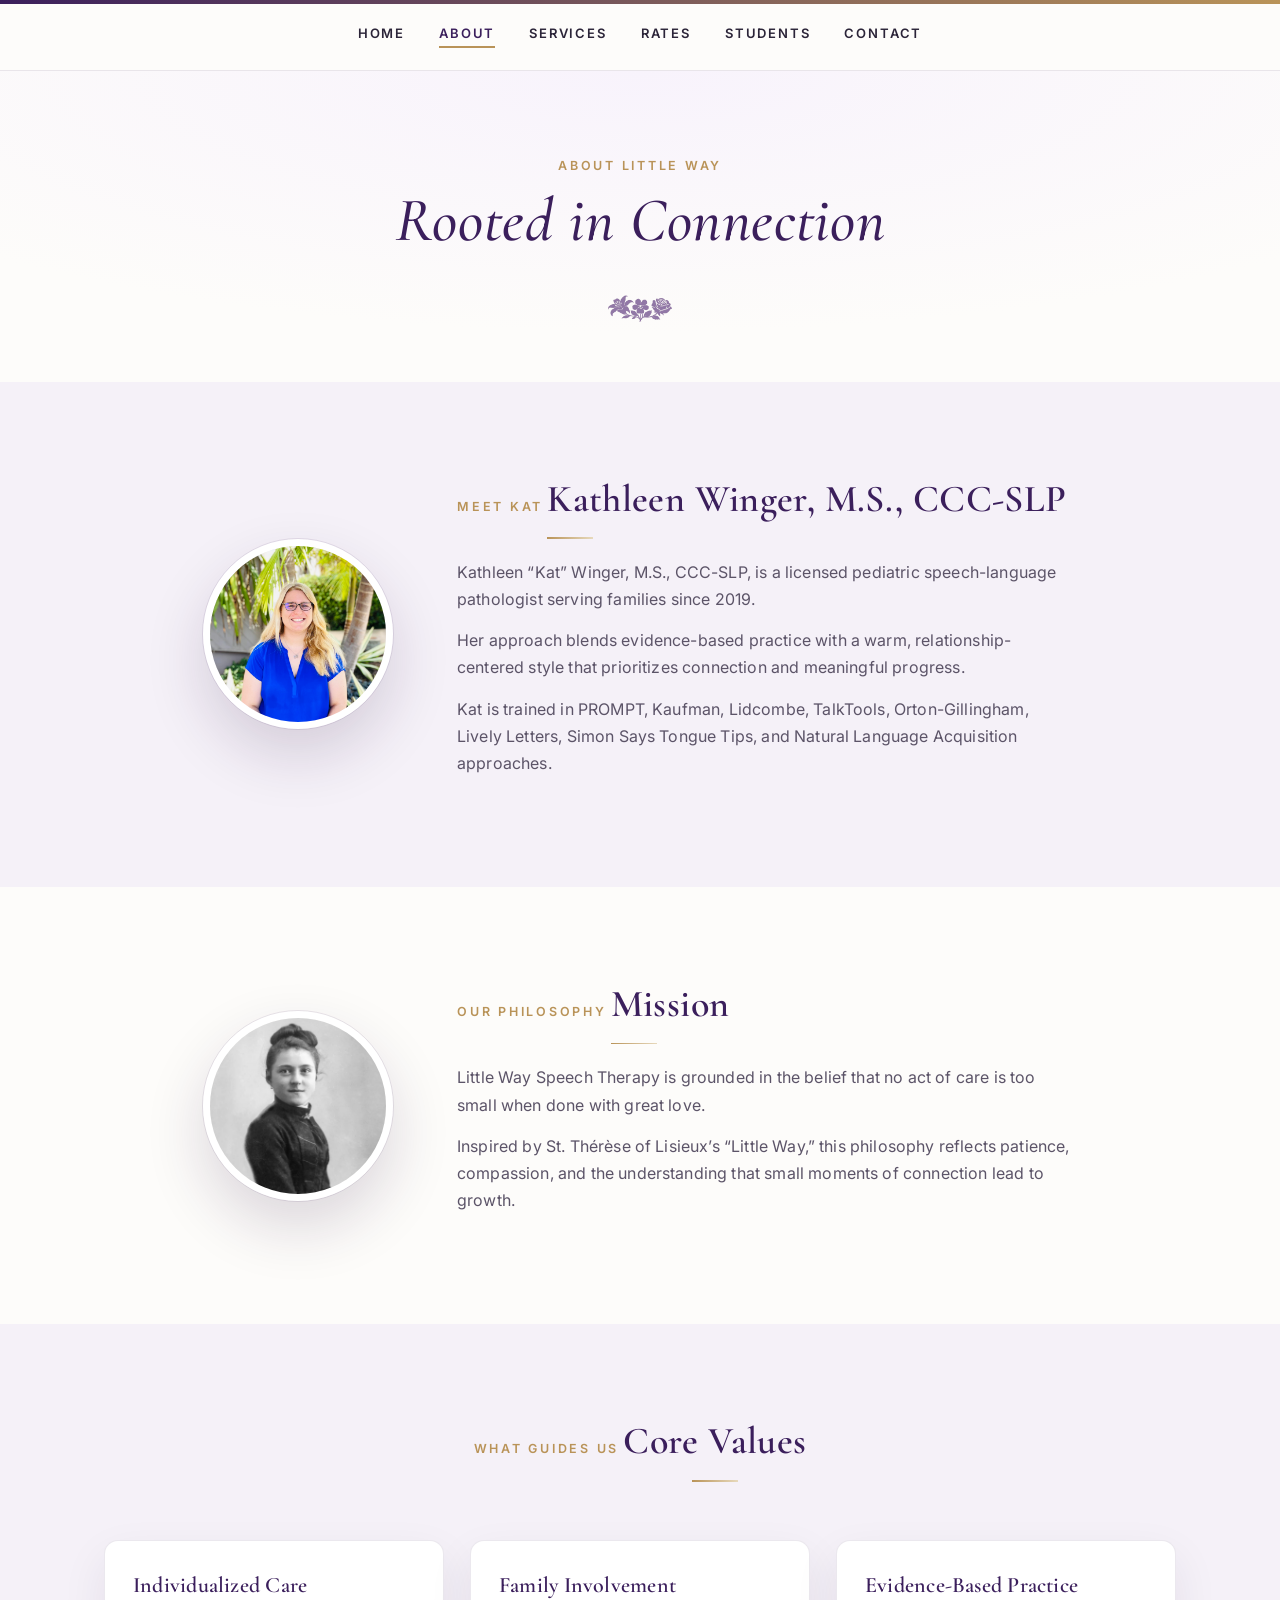
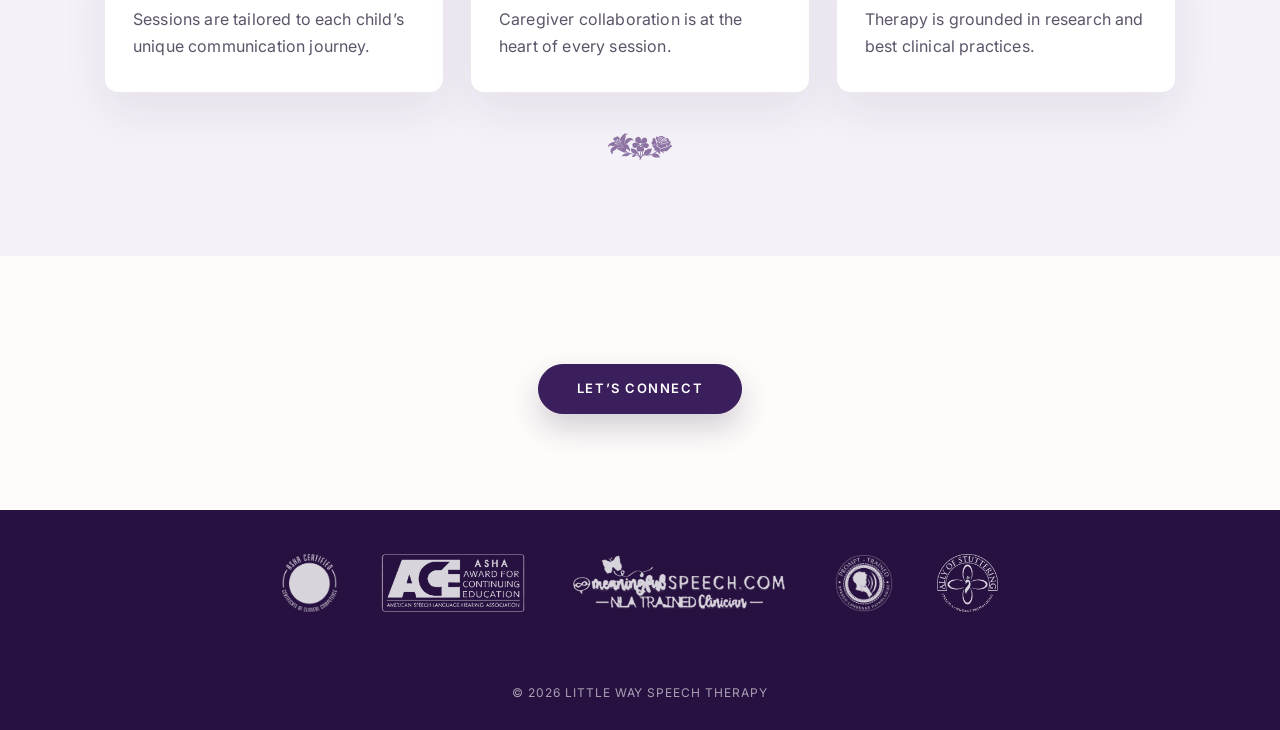
==== about.html @ 4897aeee "Update about.html for content and layout changes Refactor about.html to improve structure and conten" ====
<!DOCTYPE html>
<html lang="en">
<head>
  <meta charset="UTF-8">
  <meta name="viewport" content="width=device-width, initial-scale=1.0">
  <meta name="geo.region" content="US-CA">
  <meta name="geo.placename" content="San Diego">
  <title>About | Little Way Speech Therapy</title>
  <meta name="description" content="Learn more about Little Way Speech Therapy and Kathleen Winger, M.S., CCC-SLP, serving children and families in San Diego.">
  <link rel="stylesheet" href="style.css">
  <link rel="preconnect" href="https://fonts.googleapis.com">
  <link rel="preconnect" href="https://fonts.gstatic.com" crossorigin>
  <link href="https://fonts.googleapis.com/css2?family=Cormorant+Garamond:ital,wght@0,500;0,600;1,500;1,600&family=Inter:wght@400;500;600;700&display=swap" rel="stylesheet">
</head>
<body>
<header>
  <div class="top-accent-bar"></div>
  <nav>
    <a href="index.html">Home</a>
    <a href="about.html" class="active">About</a>
    <a href="services.html">Services</a>
    <a href="rates.html">Rates</a>
    <a href="students.html">Students</a>
    <a href="contact.html">Contact</a>
  </nav>
</header>

<main>
  <!-- INTRO -->
  <section class="section hero-soft">
    <div class="container">
      <div class="eyebrow">About Little Way</div>
      <h1>Rooted in Connection</h1>
      <img src="little-way-logo-small.png" class="small-logo" alt="Little Way Speech Therapy logo">
    </div>
  </section>

  <!-- ABOUT / BIO -->
  <section class="section">
    <div class="container bio-layout">
      <div class="bio-image-wrap">
        <img src="profile.jpg" alt="Kathleen Winger, speech therapist" class="circle-image">
      </div>
      <div class="bio-text">
        <div class="eyebrow">Meet Kat</div>
        <h2>Kathleen Winger, M.S., CCC-SLP</h2>
        <p>Kathleen &ldquo;Kat&rdquo; Winger, M.S., CCC-SLP, is a licensed pediatric speech-language pathologist serving families since 2019.</p>
        <p>Her approach blends evidence-based practice with a warm, relationship-centered style that prioritizes connection and meaningful progress.</p>
        <p>Kat is trained in PROMPT, Kaufman, Lidcombe, TalkTools, Orton-Gillingham, Lively Letters, Simon Says Tongue Tips, and Natural Language Acquisition approaches.</p>
      </div>
    </div>
  </section>

  <!-- MISSION -->
  <section class="section">
    <div class="container bio-layout reverse">
      <div class="bio-text">
        <div class="eyebrow">Our Philosophy</div>
        <h2>Mission</h2>
        <p>Little Way Speech Therapy is grounded in the belief that no act of care is too small when done with great love.</p>
        <p>Inspired by St. Th&eacute;r&egrave;se of Lisieux&rsquo;s &ldquo;Little Way,&rdquo; this philosophy reflects patience, compassion, and the understanding that small moments of connection lead to growth.</p>
      </div>
      <div class="bio-image-wrap">
        <img src="St_Therese.jpg" alt="St. Th&eacute;r&egrave;se of Lisieux" class="circle-image">
      </div>
    </div>
  </section>

  <section class="section">
    <div class="container">
      <div class="section-head">
        <div class="eyebrow">What Guides Us</div>
        <h2>Core Values</h2>
      </div>
      <div class="cards">
        <div class="card">
          <h3>Individualized Care</h3>
          <p>Sessions are tailored to each child&rsquo;s unique communication journey.</p>
        </div>
        <div class="card">
          <h3>Family Involvement</h3>
          <p>Caregiver collaboration is at the heart of every session.</p>
        </div>
        <div class="card">
          <h3>Evidence-Based Practice</h3>
          <p>Therapy is grounded in research and best clinical practices.</p>
        </div>
      </div>
      <img src="little-way-logo-small.png" class="small-logo" alt="Little Way Speech Therapy logo">
    </div>
  </section>

  <section class="section">
    <div class="container">
      <a href="contact.html" class="cta-button">Let&rsquo;s Connect</a>
    </div>
  </section>
</main>

<div class="badge-footer">
  <img src="ASHA-logo-black.png" alt="ASHA CCC">
  <img src="ACE.png" alt="ACE Award">
  <img src="meaningful-speech.png" alt="Meaningful Speech NLA">
  <img src="prompt.png" alt="Prompt Trained SLP">
  <img src="ally.png" alt="Ally of Stuttering">
</div>

<footer>
  &copy; <span id="year"></span> Little Way Speech Therapy
</footer>

<script>
  document.getElementById("year").textContent = new Date().getFullYear();
</script>
</body>
</html>
---- style.css ----
/* =========================================
   LITTLE WAY SPEECH THERAPY
   Elevated Boutique — refined stylesheet
   ========================================= */

:root {
  /* Color */
  --primary: #3B1F5C;        /* deep aubergine */
  --primary-deep: #271140;   /* near-black plum, for depth/hover */
  --secondary: #6E4FA0;      /* muted violet */
  --accent: #B99358;         /* warm antique gold — used sparingly */
  --accent-soft: #E7D9BC;    /* pale gold, for hairlines/glow */
  --ink: #2B2438;
  --ink-soft: #5C5468;
  --bg: #FDFCFA;             /* warm off-white */
  --bg-soft: #F5F1F8;
  --bg-deep: #EFE8F5;
  --border: rgba(59,31,92,0.10);

  /* Shape & shadow */
  --radius: 22px;
  --radius-sm: 14px;
  --shadow-soft: 0 18px 45px rgba(43,20,65,0.08);
  --shadow-lift: 0 26px 60px rgba(43,20,65,0.16);

  /* Spacing */
  --space-xs: 6px;
  --space-sm: 12px;
  --space-md: 20px;
  --space-lg: 32px;
}

/* =========================
   RESET / BASE
========================= */
* { box-sizing: border-box; }

body {
  margin: 0;
  font-family: 'Inter', sans-serif;
  color: var(--ink);
  background: var(--bg);
  line-height: 1.2;
  font-size: clamp(16px, 1.05vw, 18px);
  font-weight: 400;
  letter-spacing: 0.01em;
  -webkit-font-smoothing: antialiased;
}

h1, h2, h3 {
  font-family: 'Cormorant Garamond', serif;
  margin: 0 0 10px 0;
  font-weight: 600;
  line-height: 1.15;
  letter-spacing: 0.01em;
  color: var(--primary);
}

h1 {
  font-size: clamp(40px, 5.2vw, 62px);
  font-style: italic;
  font-weight: 500;
  line-height: 1.1;
  margin-bottom: 14px;
}

h2 {
  font-size: clamp(28px, 3.2vw, 38px);
}

h3 {
  font-size: clamp(19px, 2vw, 22px);
  font-weight: 600;
}

h1 .sub-line {
  display: block;
  font-family: 'Inter', sans-serif;
  font-style: normal;
  font-size: 0.36em;
  font-weight: 500;
  letter-spacing: 0.18em;
  text-transform: uppercase;
  color: var(--secondary);
  margin: 14px 0 0;
}

p {
  margin: 0 0 14px;
  line-height: 1.7;
  color: var(--ink-soft);
}

a { color: inherit; }

img { max-width: 100%; height: auto; }

/* =========================
   SIGNATURE: EYEBROW + HAIRLINE
========================= */
.eyebrow {
  display: inline-block;
  font-family: 'Inter', sans-serif;
  font-size: 12.5px;
  font-weight: 600;
  letter-spacing: 0.22em;
  text-transform: uppercase;
  color: var(--accent);
  margin-bottom: 14px;
}

.divider-gold {
  width: 46px;
  height: 1.5px;
  background: linear-gradient(to right, var(--accent), var(--accent-soft));
  margin: 16px auto 0;
  border: none;
}

.section .section-head {
  margin-bottom: clamp(28px, 4vw, 44px);
}

.section h2 {
  position: relative;
  display: inline-block;
  padding-bottom: 4px;
}

.section h2::after {
  content: "";
  width: 46px;
  height: 1.5px;
  background: linear-gradient(to right, var(--accent), var(--accent-soft));
  display: block;
  margin: 16px auto 0;
}

/* =========================
   LAYOUT
========================= */
.container {
  max-width: 1120px;
  margin: 0 auto;
  padding: 0 24px;
}

.section {
  margin: 0 auto;
  padding: clamp(56px, 8vw, 96px) 15px;
  text-align: center;
  background: var(--bg);
}

.section p {
  max-width: 640px;
  margin-left: auto;
  margin-right: auto;
}

.section p + p { margin-top: 2px; }

.section:nth-of-type(even) {
  background: var(--bg-soft);
}

.purple-text {
  color: var(--secondary);
  font-size: 19px;
  font-weight: 500;
  font-family: 'Cormorant Garamond', serif;
  font-style: italic;
  max-width: 560px;
}

/* =========================
   TOP ACCENT + NAV
========================= */
.top-accent-bar {
  height: 4px;
  background: linear-gradient(to right, var(--primary), var(--accent));
}

header {
  background: var(--bg);
  border-bottom: 1px solid var(--border);
}

nav {
  display: flex;
  justify-content: center;
  gap: clamp(18px, 3vw, 34px);
  padding: 22px 30px;
  flex-wrap: wrap;
}

nav a {
  text-decoration: none;
  color: var(--ink);
  font-size: 13px;
  font-weight: 600;
  letter-spacing: 0.14em;
  text-transform: uppercase;
  position: relative;
  padding-bottom: 6px;
  transition: color 0.25s ease;
}

nav a:hover { color: var(--primary); }

nav a.active { color: var(--primary); }

nav a.active::after,
nav a:hover::after {
  content: "";
  position: absolute;
  left: 0;
  bottom: 0;
  width: 100%;
  height: 1.5px;
  background: var(--accent);
}

/* =========================
   HERO
========================= */
.hero,
.hero-soft {
  background: radial-gradient(120% 140% at 50% 0%, #F8F3FC 0%, var(--bg) 60%);
  padding: clamp(48px, 7vw, 84px) 16px clamp(40px, 5vw, 60px);
}

.hero-soft { border-radius: 0; margin-top: 0; }

.hero-soft > *:first-child { margin-top: 0; }

.hero-content {
  max-width: 720px;
  margin: 0 auto;
  text-align: center;
  display: flex;
  flex-direction: column;
  align-items: center;
}

.brand-title {
  font-family: 'Cormorant Garamond', serif;
  font-style: italic;
  font-weight: 500;
  font-size: clamp(44px, 6vw, 68px);
  color: var(--primary);
  line-height: 1.08;
}

.tagline {
  font-family: 'Inter', sans-serif;
  font-size: 13px;
  font-weight: 600;
  letter-spacing: 0.2em;
  text-transform: uppercase;
  color: var(--accent);
  margin: 16px 0 6px;
}

.hero-subtitle {
  font-family: 'Cormorant Garamond', serif;
  font-style: italic;
  font-size: clamp(20px, 2.4vw, 26px);
  color: var(--secondary);
  font-weight: 500;
  margin-bottom: 22px;
}

.logo {
  width: 92px;
  display: block;
  margin: 0 auto 28px auto;
  opacity: 0.92;
}

.small-logo {
  width: 64px;
  display: block;
  margin: 40px auto 0;
  opacity: 0.55;
}

/* =========================
   BUTTONS
========================= */
.cta-button {
  display: inline-block;
  background: var(--primary);
  color: #ffffff;
  font-family: 'Inter', sans-serif;
  font-size: 13px;
  font-weight: 600;
  letter-spacing: 0.12em;
  text-transform: uppercase;
  text-decoration: none;
  padding: 16px clamp(28px, 3vw, 38px);
  border-radius: 999px;
  border: 1px solid var(--primary);
  box-shadow: 0 14px 30px rgba(43,20,65,0.20);
  transition: all 0.3s ease;
  cursor: pointer;
  margin-top: 12px;
}

.cta-button:hover {
  background: var(--primary-deep);
  border-color: var(--primary-deep);
  transform: translateY(-2px);
  box-shadow: 0 18px 38px rgba(43,20,65,0.26);
}

/* =========================
   CARDS
========================= */
.cards {
  display: grid;
  grid-template-columns: repeat(auto-fit, minmax(270px, 1fr));
  gap: clamp(18px, 2.5vw, 26px);
  margin-top: clamp(20px, 3vw, 32px);
  text-align: left;
}

.card {
  background: #ffffff;
  padding: clamp(26px, 3vw, 32px) clamp(24px, 2.5vw, 28px);
  border-radius: var(--radius-sm);
  box-shadow: var(--shadow-soft);
  border: 1px solid var(--border);
  transition: all 0.3s ease;
}

.card:hover {
  transform: translateY(-5px);
  box-shadow: var(--shadow-lift);
  border-color: var(--accent-soft);
}

.card h3 { margin-bottom: 8px; }
.card p { margin-bottom: 0; max-width: none; }

/* =========================
   IMAGES
========================= */
.circle-image {
  width: 240px;
  height: 240px;
  object-fit: cover;
  border-radius: 50%;
  display: block;
  margin: 20px auto;
  box-shadow: var(--shadow-lift);
  border: 7px solid #ffffff;
  outline: 1px solid var(--border);
}

.section .circle-image {
  width: 190px;
  height: 190px;
}

.badge-footer {
  display: flex;
  justify-content: center;
  align-items: center;
  gap: clamp(24px, 4vw, 44px);
  flex-wrap: wrap;
  padding: 44px 20px;
  background: var(--primary-deep);
}

.badge-footer img {
  max-height: 58px;
  width: auto;
  object-fit: contain;
  filter: brightness(0) invert(1);
  opacity: 0.82;
  transition: opacity 0.25s ease;
}

.badge-footer img:hover { opacity: 1; }

/* =========================
   TRUST BAR
========================= */
.trust-bar {
  text-align: center;
  margin-bottom: 6px;
  padding: 0 0 40px;
}

.stars {
  color: var(--accent);
  font-size: 1.05rem;
  letter-spacing: 4px;
  margin-bottom: 8px;
}

.trust-text {
  font-size: 12.5px;
  font-weight: 600;
  letter-spacing: 0.14em;
  text-transform: uppercase;
  color: var(--ink-soft);
}

/* =========================
   TESTIMONIALS
========================= */
.testimonial-wrapper {
  background: var(--primary);
  padding: clamp(64px, 8vw, 96px) 20px;
}

.testimonial-section {
  position: relative;
  max-width: 720px;
  margin: auto;
  text-align: center;
  min-height: 190px;
}

.testimonial {
  position: absolute;
  inset: 0;
  opacity: 0;
  transform: translateY(10px);
  transition: opacity 0.8s ease, transform 0.8s ease;
}

.testimonial.active {
  opacity: 1;
  transform: translateY(0);
  position: relative;
}

.testimonial p {
  font-family: 'Cormorant Garamond', serif;
  font-size: clamp(1.3rem, 2.2vw, 1.6rem);
  font-style: italic;
  line-height: 1.55;
  color: #ffffff;
  margin-bottom: 18px;
  position: relative;
  z-index: 1;
  padding: 0 10px;
  font-weight: 500;
}

.testimonial p::before {
  content: "\201C";
  position: absolute;
  top: -34px;
  left: 50%;
  transform: translateX(-50%);
  font-family: 'Cormorant Garamond', serif;
  font-size: 100px;
  color: var(--accent);
  opacity: 0.3;
  z-index: 0;
  pointer-events: none;
}

.testimonial span {
  display: block;
  font-family: 'Inter', sans-serif;
  font-size: 12px;
  font-weight: 600;
  letter-spacing: 0.08em;
  text-transform: uppercase;
  color: var(--accent-soft);
}

.testimonial-dots {
  margin-top: 32px;
  display: flex;
  justify-content: center;
  gap: 10px;
}

.dot {
  height: 7px;
  width: 7px;
  background-color: rgba(255,255,255,0.3);
  border-radius: 50%;
  cursor: pointer;
  transition: background-color 0.3s ease, transform 0.2s ease, width 0.3s ease;
}

.dot.active {
  background-color: var(--accent);
  width: 20px;
  border-radius: 4px;
}

.dot:hover { background-color: rgba(255,255,255,0.55); }

/* =========================
   QUOTE CARD
========================= */
.quote-card {
  background: #ffffff;
  padding: clamp(32px, 4vw, 44px) clamp(28px, 4vw, 40px);
  border-radius: var(--radius);
  max-width: 640px;
  margin: 0 auto;
  border: 1px solid var(--border);
  box-shadow: var(--shadow-soft);
}

.quote {
  font-family: 'Cormorant Garamond', serif;
  color: var(--primary);
  font-weight: 500;
  font-style: italic;
  margin-bottom: 10px;
  font-size: clamp(21px, 2.4vw, 25px);
  line-height: 1.55;
}

.quote-author {
  margin-top: 8px;
  font-size: 11.5px;
  font-weight: 600;
  letter-spacing: 0.14em;
  text-transform: uppercase;
  color: var(--accent);
  opacity: 1;
}

/* =========================
   BIO LAYOUT
========================= */
.bio-layout {
  display: flex;
  align-items: center;
  justify-content: center;
  gap: clamp(32px, 5vw, 64px);
  flex-wrap: nowrap;
}

.bio-text {
  flex: 1;
  max-width: 620px;
  width: 100%;
  text-align: left;
  margin: 0;
}

.bio-text h2 {
  margin-top: 0;
  margin-bottom: 16px;
}

.bio-text h2::after { margin-left: 0; }

.bio-image-wrap {
  display: flex;
  justify-content: center;
  align-items: center;
  flex-shrink: 0;
}

.bio-image-wrap .circle-image { margin: 0; }

.bio-layout.reverse { flex-direction: row-reverse; }

/* =========================
   INFO CARDS (rates page)
========================= */
.info-card {
  background: #ffffff;
  padding: clamp(28px, 3.5vw, 40px);
  border-radius: var(--radius);
  border: 1px solid var(--border);
  box-shadow: var(--shadow-soft);
  max-width: 720px;
  margin: 0 auto;
  text-align: left;
}

.info-card h2 {
  text-align: left;
}

.info-card h2::after { display: none; }

.info-card p { max-width: none; }
.info-card p:last-child { margin-bottom: 0; }

/* =========================
   RATES — menu-style list
========================= */
.rate-reassurance {
  max-width: 560px;
  font-style: italic;
  font-family: 'Cormorant Garamond', serif;
  font-size: 18px;
  color: var(--secondary);
}

.rates-vertical {
  max-width: 620px;
  margin: 36px auto 0;
  display: flex;
  flex-direction: column;
  gap: 4px;
  text-align: left;
}

.rate-item {
  background: transparent;
  border-radius: 0;
  padding: 20px 6px;
  box-shadow: none;
  display: flex;
  justify-content: space-between;
  align-items: baseline;
  gap: 18px;
  text-decoration: none;
  color: inherit;
  border-bottom: 1px solid var(--border);
  transition: all 0.25s ease;
}

.rate-item:first-child { padding-top: 4px; }

.rate-item:hover {
  transform: none;
  background: var(--bg-soft);
  padding-left: 14px;
  padding-right: 14px;
}

.rate-text { text-align: left; max-width: 100%; }

.rate-title {
  font-family: 'Cormorant Garamond', serif;
  font-weight: 600;
  font-size: 21px;
  color: var(--primary);
  margin-bottom: 3px;
}

.rate-sub {
  font-size: 13px;
  color: var(--ink-soft);
  letter-spacing: 0.03em;
}

.rate-price {
  font-family: 'Cormorant Garamond', serif;
  font-size: 26px;
  font-weight: 600;
  color: var(--accent);
  white-space: nowrap;
}

.rate-note-box {
  background: var(--bg-soft);
  border: 1px solid var(--border);
  border-left: 3px solid var(--accent);
  border-radius: var(--radius-sm);
  padding: 20px 24px;
  margin: 10px 0 8px;
  max-width: 620px;
  text-align: left !important;
  width: 100%;
  box-sizing: border-box;
}

.rate-note-box p {
  margin: 0;
  font-size: 0.95em;
  line-height: 1.6;
  color: var(--ink-soft);
  text-align: left;
  max-width: none;
}

.rate-note-box strong { color: var(--primary); }

/* =========================
   INLINE LINKS
========================= */
.inline-link {
  color: var(--primary);
  text-decoration: underline;
  text-underline-offset: 3px;
}

.inline-link:hover { opacity: 0.75; }

/* =========================
   PARTNER (students page)
========================= */
.partner-feature {
  margin: 0 auto;
  padding: clamp(48px, 6vw, 72px) 15px 8px;
  text-align: center;
}

.partner-block {
  max-width: 460px;
  text-align: center;
  margin: 0 auto;
}

.partner-intro {
  font-family: 'Inter', sans-serif;
  font-size: 12.5px;
  font-weight: 600;
  letter-spacing: 0.2em;
  text-transform: uppercase;
  color: var(--accent);
  margin-bottom: 18px;
}

.partner-logo {
  width: 420px;
  max-width: 100%;
  height: auto;
  display: block;
  margin: 0 auto 18px;
  transition: transform 0.3s ease;
}

.partner-logo:hover { transform: scale(1.02); }

.location-text {
  font-family: 'Cormorant Garamond', serif;
  font-style: italic;
  font-size: 18px;
  color: var(--ink-soft);
  margin-top: 4px;
}

/* =========================
   FOOTER
========================= */
footer {
  text-align: center;
  padding: 30px 15px;
  font-size: 12px;
  letter-spacing: 0.08em;
  text-transform: uppercase;
  color: rgba(255,255,255,0.6);
  background: var(--primary-deep);
}

/* =========================
   CONTACT FORM
========================= */
.contact-card { max-width: 640px; margin: 0 auto; }

.service-banner {
  display: none;
  margin-bottom: 16px;
  padding: 14px 18px;
  border-radius: var(--radius-sm);
  background: var(--bg-soft);
  border: 1px solid var(--border);
  font-weight: 600;
  font-size: 14px;
  text-align: center;
  color: var(--primary);
}

.contact-form {
  width: 100%;
  max-width: 600px;
  margin: 32px auto 0;
  padding: clamp(28px, 4vw, 40px);
  background: #ffffff;
  border-radius: var(--radius);
  border: 1px solid var(--border);
  box-shadow: var(--shadow-soft);
  display: flex;
  flex-direction: column;
  gap: 16px;
  text-align: left;
}

.contact-form label {
  font-size: 12px;
  font-weight: 600;
  letter-spacing: 0.1em;
  text-transform: uppercase;
  color: var(--ink-soft);
  margin-bottom: -6px;
  text-align: left;
}

.contact-form input,
.contact-form textarea,
.contact-form select,
.contact-form button {
  width: 100%;
  display: block;
  border: 1px solid var(--border);
  border-radius: var(--radius-sm);
  background: var(--bg-soft);
  transition: all 0.2s ease;
  font-family: inherit;
  color: var(--ink);
}

.contact-form input:focus,
.contact-form textarea:focus,
.contact-form select:focus {
  outline: none;
  border-color: var(--accent);
  background: #ffffff;
  box-shadow: 0 0 0 3px rgba(185,147,88,0.15);
}

.contact-form input,
.contact-form select {
  padding: 14px 16px;
  font-size: 15px;
}

.contact-form textarea {
  padding: 14px 16px;
  font-size: 15px;
  min-height: 140px;
  resize: vertical;
}

.contact-form button {
  margin-top: 4px;
  padding: 15px;
  border: 1px solid var(--primary);
  border-radius: 999px;
  background: var(--primary);
  color: white;
  font-size: 13px;
  font-weight: 600;
  letter-spacing: 0.12em;
  text-transform: uppercase;
  cursor: pointer;
  transition: all 0.25s ease;
}

.contact-form button:hover {
  background: var(--primary-deep);
  border-color: var(--primary-deep);
  transform: translateY(-2px);
  box-shadow: 0 14px 28px rgba(43,20,65,0.22);
}

.contact-note {
  font-size: 12px;
  color: var(--ink-soft);
  opacity: 0.75;
  margin: -4px 0 0;
}

.thank-you-message {
  display: none;
  margin-top: 18px;
  padding: 14px 18px;
  border-radius: var(--radius-sm);
  background: var(--bg-soft);
  border: 1px solid var(--accent-soft);
  color: var(--primary);
  font-weight: 600;
  font-size: 14px;
  text-align: center;
}

/* =========================
   MOBILE
========================= */
@media (max-width: 768px) {
  .cards { grid-template-columns: 1fr; }

  .circle-image { width: 160px; height: 160px; }

  .bio-layout {
    flex-direction: column;
    flex-wrap: wrap;
    text-align: center;
  }

  .bio-text { text-align: center; }
  .bio-text h2::after { margin: 16px auto 0; }

  .bio-image-wrap { margin-bottom: 24px; }

  .info-card { text-align: left; }

  .rate-item { align-items: center; }
  .rate-title { font-size: 19px; }
  .rate-price { font-size: 22px; }

  .badge-footer { gap: 24px; padding: 34px 16px; }
  .badge-footer img { max-height: 42px; }

  .testimonial-wrapper { padding: 48px 16px; }
}

@media (prefers-reduced-motion: reduce) {
  * { transition: none !important; animation: none !important; }
}
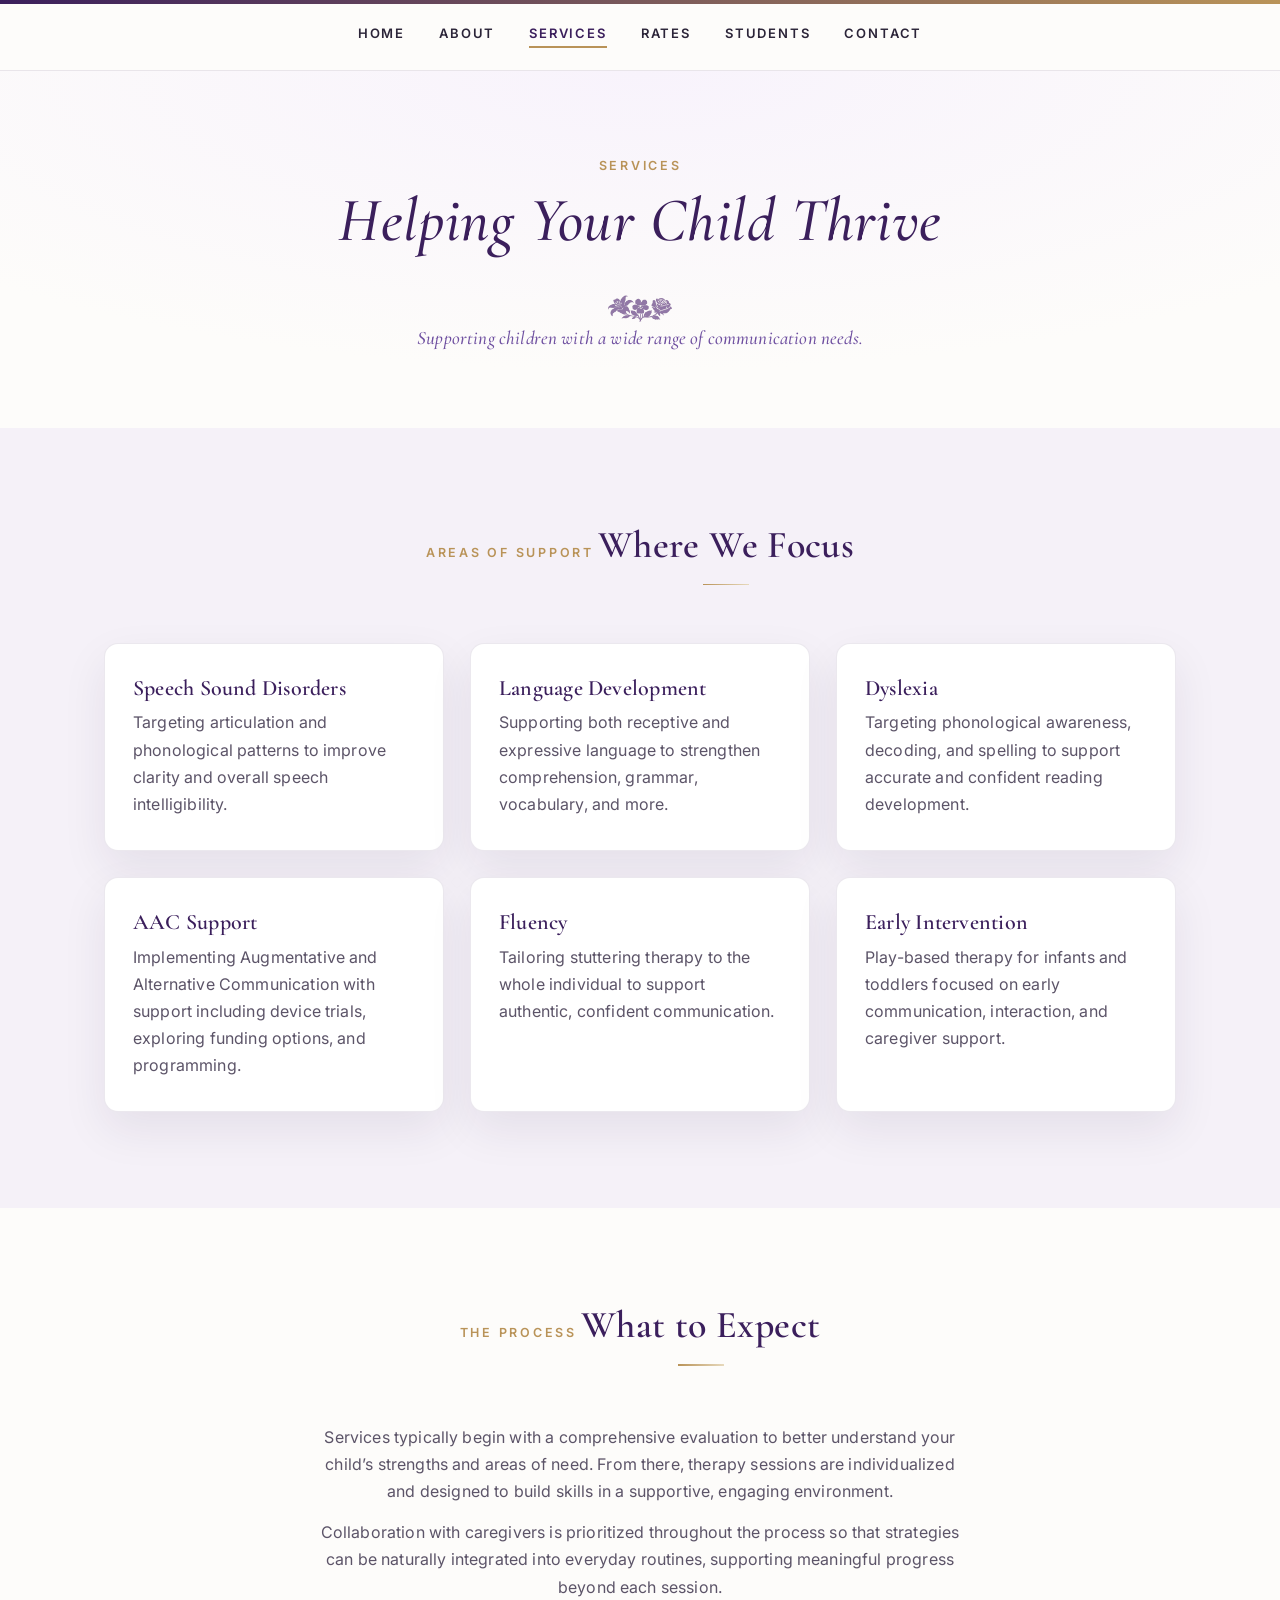
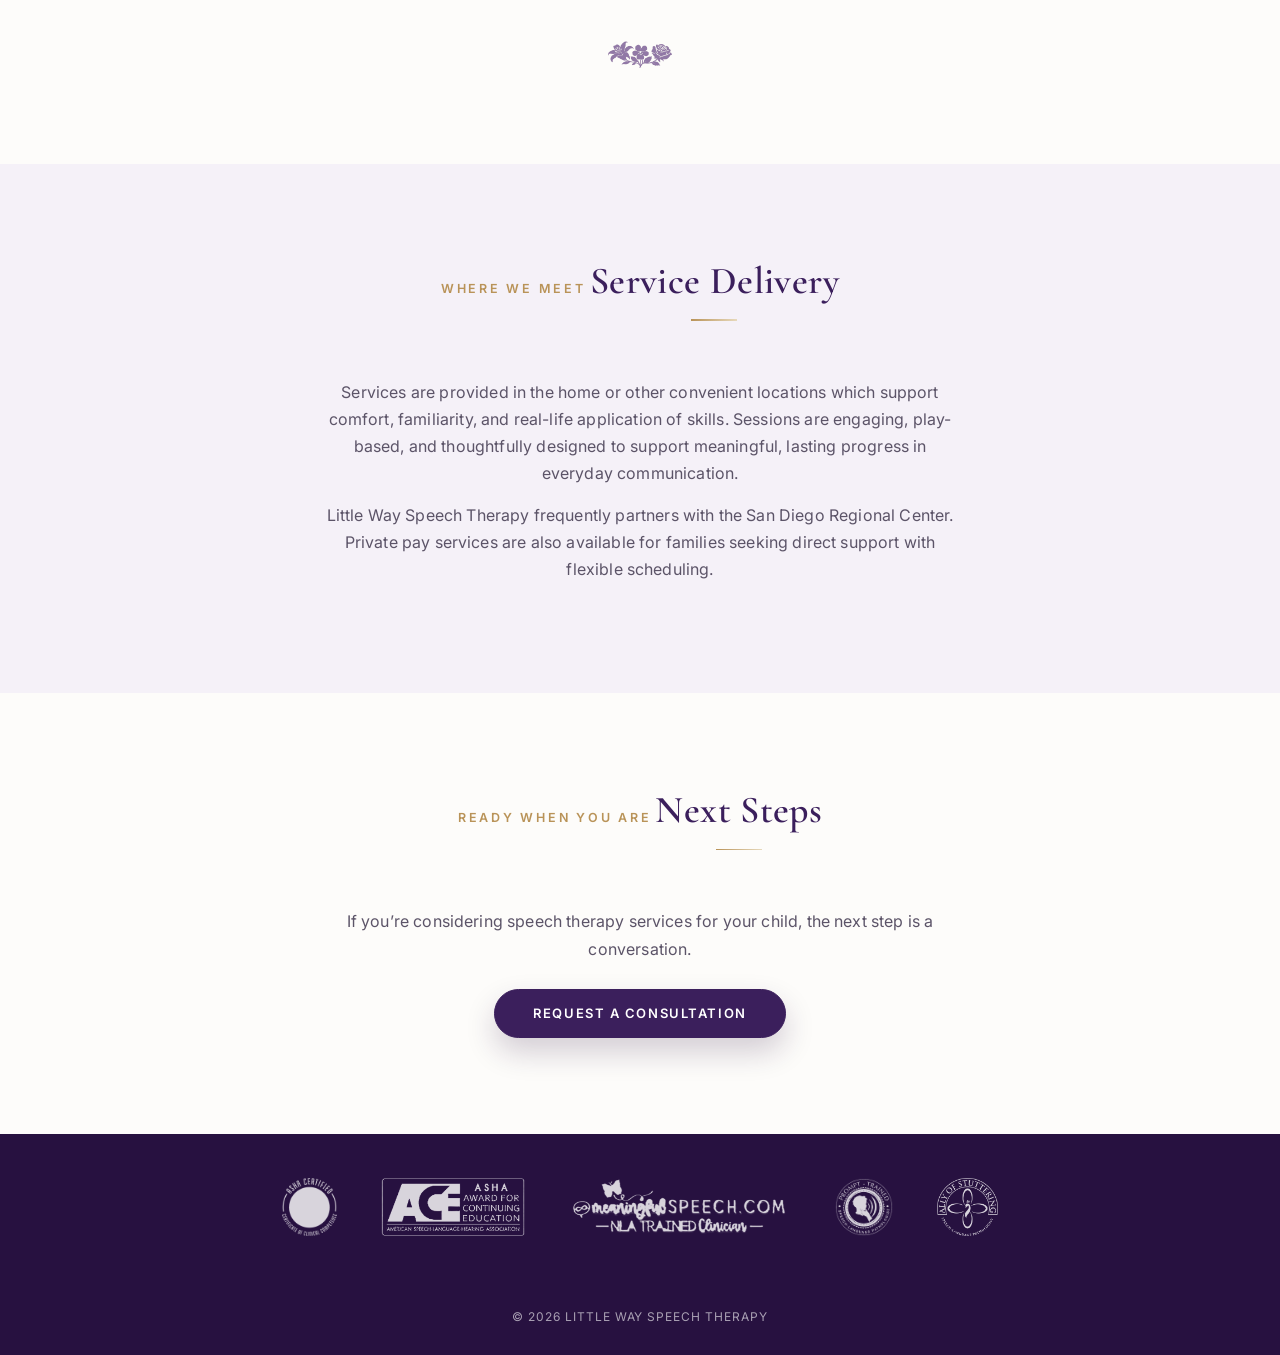
==== commit 46b8c49f: "Update About page to Services page content" ====
--- a/about.html
+++ b/about.html
@@ -5,20 +5,20 @@
   <meta name="viewport" content="width=device-width, initial-scale=1.0">
   <meta name="geo.region" content="US-CA">
   <meta name="geo.placename" content="San Diego">
-  <title>About | Little Way Speech Therapy</title>
-  <meta name="description" content="Learn more about Little Way Speech Therapy and Kathleen Winger, M.S., CCC-SLP, serving children and families in San Diego.">
-  <link rel="stylesheet" href="style.css">
+  <title>Services | Little Way Speech Therapy</title>
+  <meta name="description" content="Pediatric speech therapy services in San Diego including early intervention, speech sound disorders, language development, AAC support, and parent coaching.">
   <link rel="preconnect" href="https://fonts.googleapis.com">
   <link rel="preconnect" href="https://fonts.gstatic.com" crossorigin>
   <link href="https://fonts.googleapis.com/css2?family=Cormorant+Garamond:ital,wght@0,500;0,600;1,500;1,600&family=Inter:wght@400;500;600;700&display=swap" rel="stylesheet">
+  <link rel="stylesheet" href="style.css">
 </head>
 <body>
 <header>
   <div class="top-accent-bar"></div>
   <nav>
     <a href="index.html">Home</a>
-    <a href="about.html" class="active">About</a>
-    <a href="services.html">Services</a>
+    <a href="about.html">About</a>
+    <a href="services.html" class="active">Services</a>
     <a href="rates.html">Rates</a>
     <a href="students.html">Students</a>
     <a href="contact.html">Contact</a>
@@ -29,70 +29,83 @@
   <!-- INTRO -->
   <section class="section hero-soft">
     <div class="container">
-      <div class="eyebrow">About Little Way</div>
-      <h1>Rooted in Connection</h1>
+      <div class="eyebrow">Services</div>
+      <h1>Helping Your Child Thrive</h1>
       <img src="little-way-logo-small.png" class="small-logo" alt="Little Way Speech Therapy logo">
+      <p class="purple-text">Supporting children with a wide range of communication needs.</p>
     </div>
   </section>
 
-  <!-- ABOUT / BIO -->
+  <!-- AREAS -->
   <section class="section">
-    <div class="container bio-layout">
-      <div class="bio-image-wrap">
-        <img src="profile.jpg" alt="Kathleen Winger, speech therapist" class="circle-image">
+    <div class="container">
+      <div class="section-head">
+        <div class="eyebrow">Areas of Support</div>
+        <h2>Where We Focus</h2>
       </div>
-      <div class="bio-text">
-        <div class="eyebrow">Meet Kat</div>
-        <h2>Kathleen Winger, M.S., CCC-SLP</h2>
-        <p>Kathleen &ldquo;Kat&rdquo; Winger, M.S., CCC-SLP, is a licensed pediatric speech-language pathologist serving families since 2019.</p>
-        <p>Her approach blends evidence-based practice with a warm, relationship-centered style that prioritizes connection and meaningful progress.</p>
-        <p>Kat is trained in PROMPT, Kaufman, Lidcombe, TalkTools, Orton-Gillingham, Lively Letters, Simon Says Tongue Tips, and Natural Language Acquisition approaches.</p>
+      <div class="cards">
+        <div class="card">
+          <h3>Speech Sound Disorders</h3>
+          <p>Targeting articulation and phonological patterns to improve clarity and overall speech intelligibility.</p>
+        </div>
+        <div class="card">
+          <h3>Language Development</h3>
+          <p>Supporting both receptive and expressive language to strengthen comprehension, grammar, vocabulary, and more.</p>
+        </div>
+        <div class="card">
+          <h3>Dyslexia</h3>
+          <p>Targeting phonological awareness, decoding, and spelling to support accurate and confident reading development.</p>
+        </div>
+        <div class="card">
+          <h3>AAC Support</h3>
+          <p>Implementing Augmentative and Alternative Communication with support including device trials, exploring funding options, and programming.</p>
+        </div>
+        <div class="card">
+          <h3>Fluency</h3>
+          <p>Tailoring stuttering therapy to the whole individual to support authentic, confident communication.</p>
+        </div>
+        <div class="card">
+          <h3>Early Intervention</h3>
+          <p>Play-based therapy for infants and toddlers focused on early communication, interaction, and caregiver support.</p>
+        </div>
       </div>
     </div>
   </section>
 
-  <!-- MISSION -->
+  <!-- PROCESS -->
   <section class="section">
-    <div class="container bio-layout reverse">
-      <div class="bio-text">
-        <div class="eyebrow">Our Philosophy</div>
-        <h2>Mission</h2>
-        <p>Little Way Speech Therapy is grounded in the belief that no act of care is too small when done with great love.</p>
-        <p>Inspired by St. Th&eacute;r&egrave;se of Lisieux&rsquo;s &ldquo;Little Way,&rdquo; this philosophy reflects patience, compassion, and the understanding that small moments of connection lead to growth.</p>
+    <div class="container">
+      <div class="section-head">
+        <div class="eyebrow">The Process</div>
+        <h2>What to Expect</h2>
       </div>
-      <div class="bio-image-wrap">
-        <img src="St_Therese.jpg" alt="St. Th&eacute;r&egrave;se of Lisieux" class="circle-image">
-      </div>
+      <p>Services typically begin with a comprehensive evaluation to better understand your child&rsquo;s strengths and areas of need. From there, therapy sessions are individualized and designed to build skills in a supportive, engaging environment.</p>
+      <p>Collaboration with caregivers is prioritized throughout the process so that strategies can be naturally integrated into everyday routines, supporting meaningful progress beyond each session.</p>
+      <img src="little-way-logo-small.png" alt="Little Way Speech Therapy logo" class="small-logo">
     </div>
   </section>
 
+  <!-- DELIVERY -->
   <section class="section">
     <div class="container">
       <div class="section-head">
-        <div class="eyebrow">What Guides Us</div>
-        <h2>Core Values</h2>
+        <div class="eyebrow">Where We Meet</div>
+        <h2>Service Delivery</h2>
       </div>
-      <div class="cards">
-        <div class="card">
-          <h3>Individualized Care</h3>
-          <p>Sessions are tailored to each child&rsquo;s unique communication journey.</p>
-        </div>
-        <div class="card">
-          <h3>Family Involvement</h3>
-          <p>Caregiver collaboration is at the heart of every session.</p>
-        </div>
-        <div class="card">
-          <h3>Evidence-Based Practice</h3>
-          <p>Therapy is grounded in research and best clinical practices.</p>
-        </div>
-      </div>
-      <img src="little-way-logo-small.png" class="small-logo" alt="Little Way Speech Therapy logo">
+      <p>Services are provided in the home or other convenient locations which support comfort, familiarity, and real-life application of skills. Sessions are engaging, play-based, and thoughtfully designed to support meaningful, lasting progress in everyday communication.</p>
+      <p>Little Way Speech Therapy frequently partners with the San Diego Regional Center. Private pay services are also available for families seeking direct support with flexible scheduling.</p>
     </div>
   </section>
 
+  <!-- CTA -->
   <section class="section">
     <div class="container">
-      <a href="contact.html" class="cta-button">Let&rsquo;s Connect</a>
+      <div class="section-head">
+        <div class="eyebrow">Ready When You Are</div>
+        <h2>Next Steps</h2>
+      </div>
+      <p>If you&rsquo;re considering speech therapy services for your child, the next step is a conversation.</p>
+      <a href="contact.html" class="cta-button">Request a Consultation</a>
     </div>
   </section>
 </main>
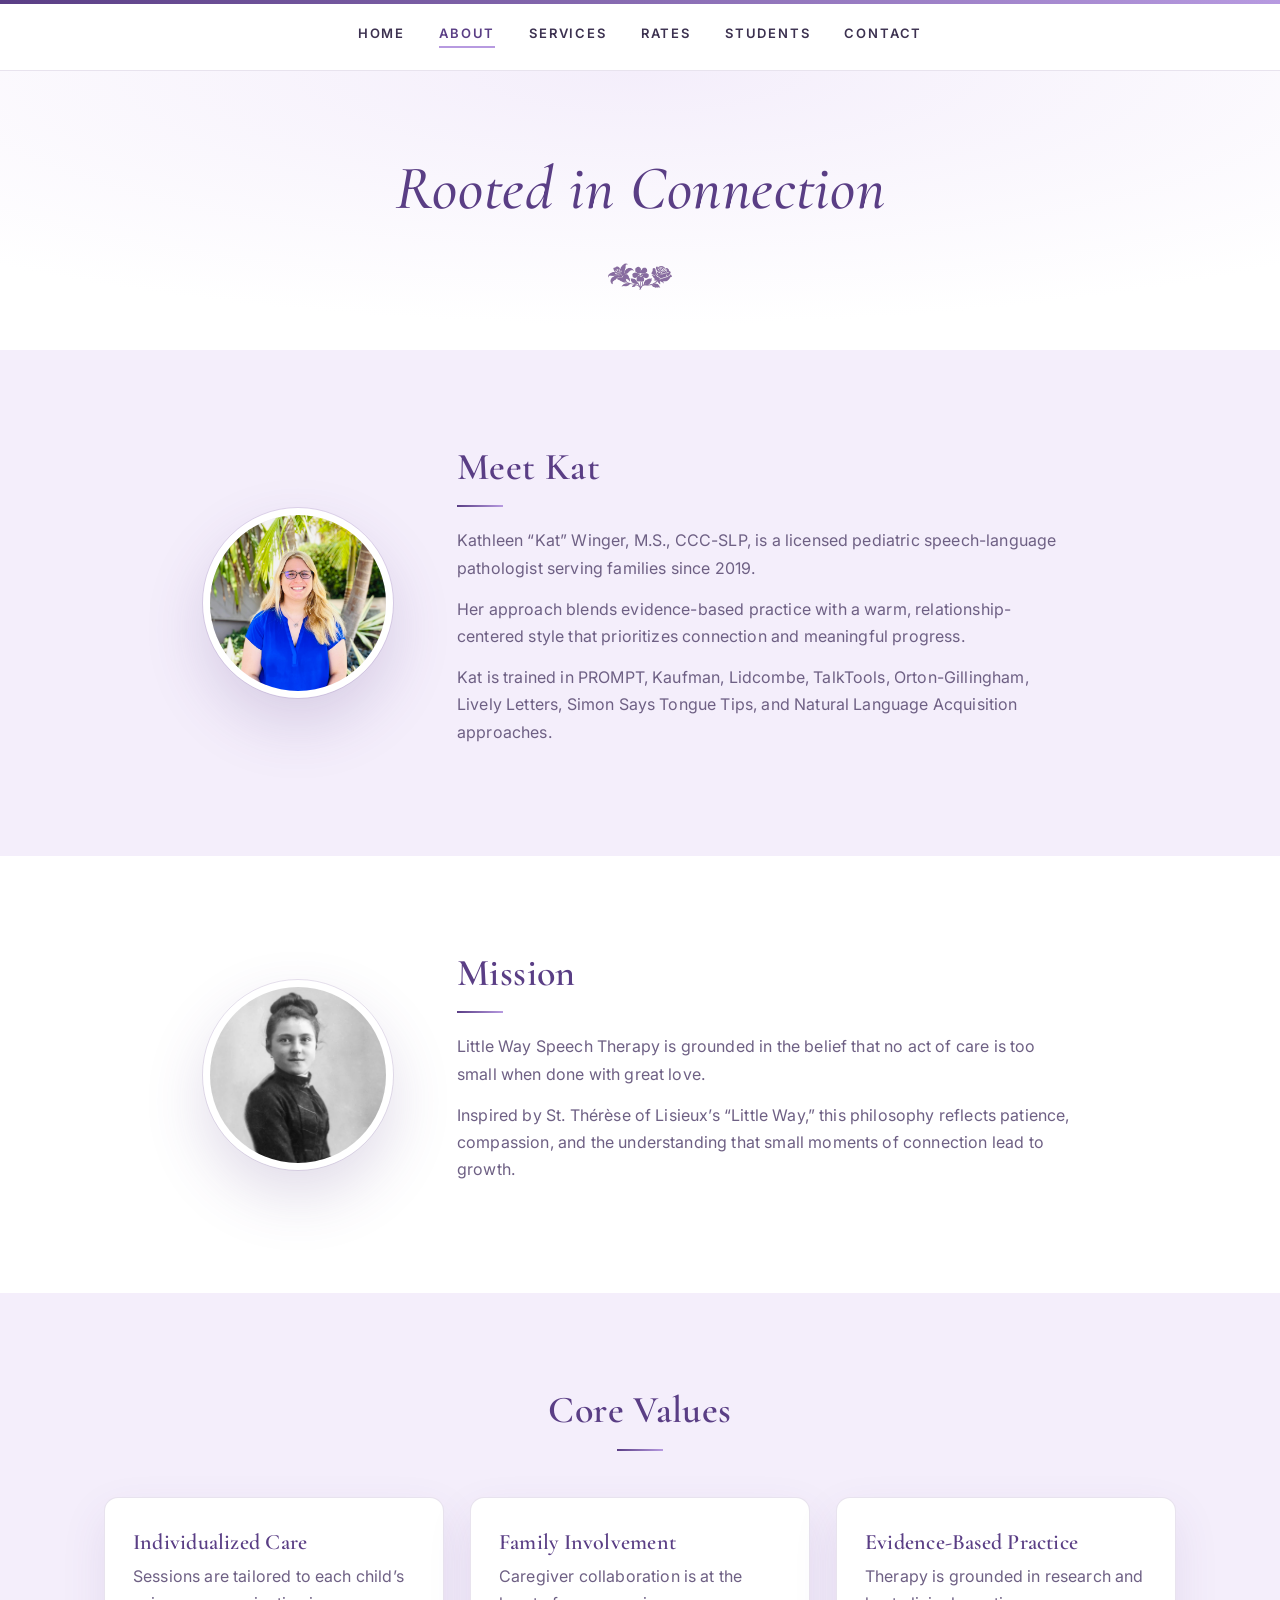
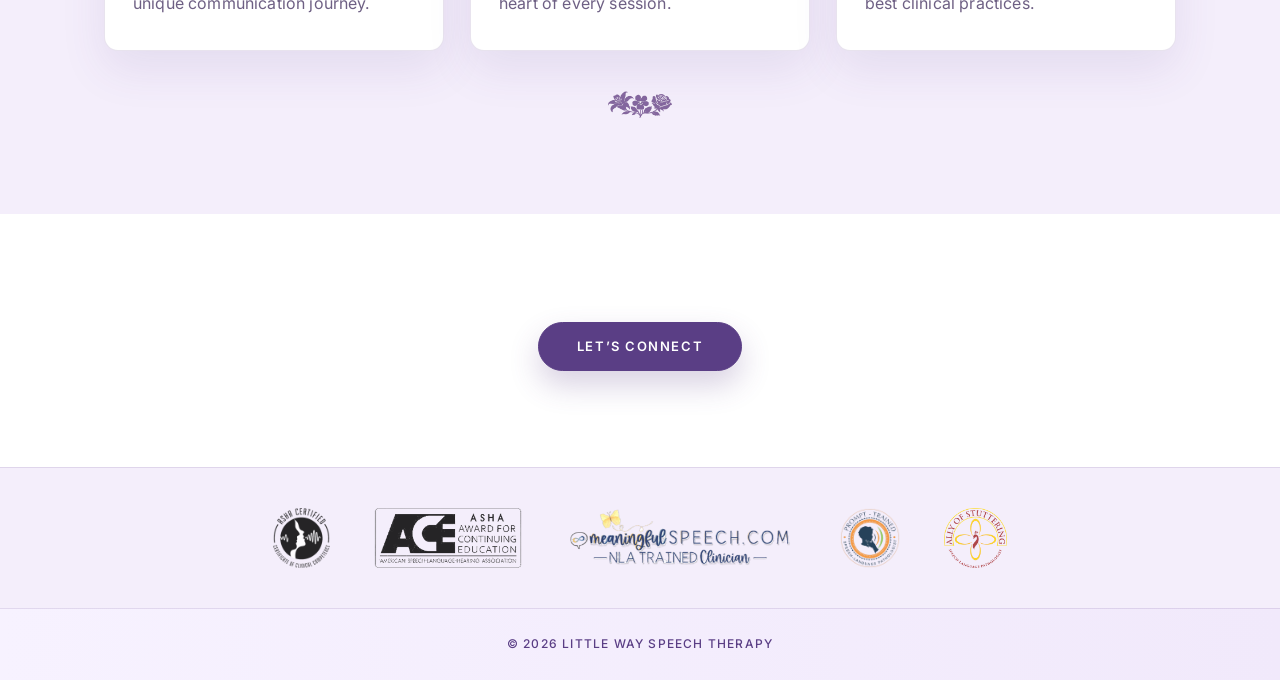
==== commit c1dd1191: "Update about page content and structure" ====
--- a/about.html
+++ b/about.html
@@ -5,20 +5,20 @@
   <meta name="viewport" content="width=device-width, initial-scale=1.0">
   <meta name="geo.region" content="US-CA">
   <meta name="geo.placename" content="San Diego">
-  <title>Services | Little Way Speech Therapy</title>
-  <meta name="description" content="Pediatric speech therapy services in San Diego including early intervention, speech sound disorders, language development, AAC support, and parent coaching.">
+  <title>About | Little Way Speech Therapy</title>
+  <meta name="description" content="Learn more about Little Way Speech Therapy and Kathleen Winger, M.S., CCC-SLP, serving children and families in San Diego.">
+  <link rel="stylesheet" href="style.css">
   <link rel="preconnect" href="https://fonts.googleapis.com">
   <link rel="preconnect" href="https://fonts.gstatic.com" crossorigin>
   <link href="https://fonts.googleapis.com/css2?family=Cormorant+Garamond:ital,wght@0,500;0,600;1,500;1,600&family=Inter:wght@400;500;600;700&display=swap" rel="stylesheet">
-  <link rel="stylesheet" href="style.css">
 </head>
 <body>
 <header>
   <div class="top-accent-bar"></div>
   <nav>
     <a href="index.html">Home</a>
-    <a href="about.html">About</a>
-    <a href="services.html" class="active">Services</a>
+    <a href="about.html" class="active">About</a>
+    <a href="services.html">Services</a>
     <a href="rates.html">Rates</a>
     <a href="students.html">Students</a>
     <a href="contact.html">Contact</a>
@@ -29,83 +29,64 @@
   <!-- INTRO -->
   <section class="section hero-soft">
     <div class="container">
-      <div class="eyebrow">Services</div>
-      <h1>Helping Your Child Thrive</h1>
+      <h1>Rooted in Connection</h1>
       <img src="little-way-logo-small.png" class="small-logo" alt="Little Way Speech Therapy logo">
-      <p class="purple-text">Supporting children with a wide range of communication needs.</p>
     </div>
   </section>
 
-  <!-- AREAS -->
+  <!-- ABOUT / BIO -->
   <section class="section">
-    <div class="container">
-      <div class="section-head">
-        <div class="eyebrow">Areas of Support</div>
-        <h2>Where We Focus</h2>
+    <div class="container bio-layout">
+      <div class="bio-image-wrap">
+        <img src="profile.jpg" alt="Kathleen Winger, speech therapist" class="circle-image">
       </div>
-      <div class="cards">
-        <div class="card">
-          <h3>Speech Sound Disorders</h3>
-          <p>Targeting articulation and phonological patterns to improve clarity and overall speech intelligibility.</p>
-        </div>
-        <div class="card">
-          <h3>Language Development</h3>
-          <p>Supporting both receptive and expressive language to strengthen comprehension, grammar, vocabulary, and more.</p>
-        </div>
-        <div class="card">
-          <h3>Dyslexia</h3>
-          <p>Targeting phonological awareness, decoding, and spelling to support accurate and confident reading development.</p>
-        </div>
-        <div class="card">
-          <h3>AAC Support</h3>
-          <p>Implementing Augmentative and Alternative Communication with support including device trials, exploring funding options, and programming.</p>
-        </div>
-        <div class="card">
-          <h3>Fluency</h3>
-          <p>Tailoring stuttering therapy to the whole individual to support authentic, confident communication.</p>
-        </div>
-        <div class="card">
-          <h3>Early Intervention</h3>
-          <p>Play-based therapy for infants and toddlers focused on early communication, interaction, and caregiver support.</p>
-        </div>
+      <div class="bio-text">
+        <h2>Meet Kat</h2>
+        <p>Kathleen &ldquo;Kat&rdquo; Winger, M.S., CCC-SLP, is a licensed pediatric speech-language pathologist serving families since 2019.</p>
+        <p>Her approach blends evidence-based practice with a warm, relationship-centered style that prioritizes connection and meaningful progress.</p>
+        <p>Kat is trained in PROMPT, Kaufman, Lidcombe, TalkTools, Orton-Gillingham, Lively Letters, Simon Says Tongue Tips, and Natural Language Acquisition approaches.</p>
       </div>
     </div>
   </section>
 
-  <!-- PROCESS -->
+  <!-- MISSION -->
   <section class="section">
-    <div class="container">
-      <div class="section-head">
-        <div class="eyebrow">The Process</div>
-        <h2>What to Expect</h2>
+    <div class="container bio-layout reverse">
+      <div class="bio-text">
+        <h2>Mission</h2>
+        <p>Little Way Speech Therapy is grounded in the belief that no act of care is too small when done with great love.</p>
+        <p>Inspired by St. Th&eacute;r&egrave;se of Lisieux&rsquo;s &ldquo;Little Way,&rdquo; this philosophy reflects patience, compassion, and the understanding that small moments of connection lead to growth.</p>
       </div>
-      <p>Services typically begin with a comprehensive evaluation to better understand your child&rsquo;s strengths and areas of need. From there, therapy sessions are individualized and designed to build skills in a supportive, engaging environment.</p>
-      <p>Collaboration with caregivers is prioritized throughout the process so that strategies can be naturally integrated into everyday routines, supporting meaningful progress beyond each session.</p>
-      <img src="little-way-logo-small.png" alt="Little Way Speech Therapy logo" class="small-logo">
+      <div class="bio-image-wrap">
+        <img src="St_Therese.jpg" alt="St. Th&eacute;r&egrave;se of Lisieux" class="circle-image">
+      </div>
     </div>
   </section>
 
-  <!-- DELIVERY -->
   <section class="section">
     <div class="container">
-      <div class="section-head">
-        <div class="eyebrow">Where We Meet</div>
-        <h2>Service Delivery</h2>
+      <h2>Core Values</h2>
+      <div class="cards">
+        <div class="card">
+          <h3>Individualized Care</h3>
+          <p>Sessions are tailored to each child&rsquo;s unique communication journey.</p>
+        </div>
+        <div class="card">
+          <h3>Family Involvement</h3>
+          <p>Caregiver collaboration is at the heart of every session.</p>
+        </div>
+        <div class="card">
+          <h3>Evidence-Based Practice</h3>
+          <p>Therapy is grounded in research and best clinical practices.</p>
+        </div>
       </div>
-      <p>Services are provided in the home or other convenient locations which support comfort, familiarity, and real-life application of skills. Sessions are engaging, play-based, and thoughtfully designed to support meaningful, lasting progress in everyday communication.</p>
-      <p>Little Way Speech Therapy frequently partners with the San Diego Regional Center. Private pay services are also available for families seeking direct support with flexible scheduling.</p>
+      <img src="little-way-logo-small.png" class="small-logo" alt="Little Way Speech Therapy logo">
     </div>
   </section>
 
-  <!-- CTA -->
   <section class="section">
     <div class="container">
-      <div class="section-head">
-        <div class="eyebrow">Ready When You Are</div>
-        <h2>Next Steps</h2>
-      </div>
-      <p>If you&rsquo;re considering speech therapy services for your child, the next step is a conversation.</p>
-      <a href="contact.html" class="cta-button">Request a Consultation</a>
+      <a href="contact.html" class="cta-button">Let&rsquo;s Connect</a>
     </div>
   </section>
 </main>
--- a/style.css
+++ b/style.css
@@ -1,33 +1,26 @@
 /* =========================================
    LITTLE WAY SPEECH THERAPY
-   Elevated Boutique — refined stylesheet
+   Elevated Boutique — lavender revision
    ========================================= */
 
 :root {
   /* Color */
-  --primary: #3B1F5C;        /* deep aubergine */
-  --primary-deep: #271140;   /* near-black plum, for depth/hover */
-  --secondary: #6E4FA0;      /* muted violet */
-  --accent: #B99358;         /* warm antique gold — used sparingly */
-  --accent-soft: #E7D9BC;    /* pale gold, for hairlines/glow */
-  --ink: #2B2438;
-  --ink-soft: #5C5468;
-  --bg: #FDFCFA;             /* warm off-white */
-  --bg-soft: #F5F1F8;
-  --bg-deep: #EFE8F5;
-  --border: rgba(59,31,92,0.10);
+  --primary: #5A3E85;        /* rich, clear purple — headings, buttons, emphasis */
+  --primary-deep: #452F68;   /* deeper purple for hover states */
+  --secondary: #8567B8;      /* medium lavender — subtitles, italics */
+  --lilac: #B79AE0;          /* light lilac — dividers, stars, soft accents */
+  --ink: #3C3150;            /* dark purple-grey body text */
+  --ink-soft: #6E6084;       /* muted purple-grey secondary text */
+  --bg: #FFFFFF;
+  --bg-soft: #F4EEFB;        /* soft lavender panel */
+  --bg-deep: #E9DEF6;        /* slightly deeper lavender panel */
+  --border: rgba(90,62,133,0.14);
 
   /* Shape & shadow */
   --radius: 22px;
   --radius-sm: 14px;
-  --shadow-soft: 0 18px 45px rgba(43,20,65,0.08);
-  --shadow-lift: 0 26px 60px rgba(43,20,65,0.16);
-
-  /* Spacing */
-  --space-xs: 6px;
-  --space-sm: 12px;
-  --space-md: 20px;
-  --space-lg: 32px;
+  --shadow-soft: 0 18px 45px rgba(90,62,133,0.10);
+  --shadow-lift: 0 26px 60px rgba(90,62,133,0.18);
 }
 
 /* =========================
@@ -79,7 +72,7 @@
   font-style: normal;
   font-size: 0.36em;
   font-weight: 500;
-  letter-spacing: 0.18em;
+  letter-spacing: 0.16em;
   text-transform: uppercase;
   color: var(--secondary);
   margin: 14px 0 0;
@@ -96,29 +89,10 @@
 img { max-width: 100%; height: auto; }
 
 /* =========================
-   SIGNATURE: EYEBROW + HAIRLINE
-========================= */
-.eyebrow {
-  display: inline-block;
-  font-family: 'Inter', sans-serif;
-  font-size: 12.5px;
-  font-weight: 600;
-  letter-spacing: 0.22em;
-  text-transform: uppercase;
-  color: var(--accent);
-  margin-bottom: 14px;
-}
-
-.divider-gold {
-  width: 46px;
-  height: 1.5px;
-  background: linear-gradient(to right, var(--accent), var(--accent-soft));
-  margin: 16px auto 0;
-  border: none;
-}
-
+   SECTION HEADINGS
+========================= */
 .section .section-head {
-  margin-bottom: clamp(28px, 4vw, 44px);
+  margin-bottom: clamp(24px, 3.5vw, 36px);
 }
 
 .section h2 {
@@ -130,8 +104,8 @@
 .section h2::after {
   content: "";
   width: 46px;
-  height: 1.5px;
-  background: linear-gradient(to right, var(--accent), var(--accent-soft));
+  height: 2px;
+  background: linear-gradient(to right, var(--primary), var(--lilac));
   display: block;
   margin: 16px auto 0;
 }
@@ -178,7 +152,7 @@
 ========================= */
 .top-accent-bar {
   height: 4px;
-  background: linear-gradient(to right, var(--primary), var(--accent));
+  background: linear-gradient(to right, var(--primary), var(--lilac));
 }
 
 header {
@@ -218,7 +192,7 @@
   bottom: 0;
   width: 100%;
   height: 1.5px;
-  background: var(--accent);
+  background: var(--lilac);
 }
 
 /* =========================
@@ -226,7 +200,7 @@
 ========================= */
 .hero,
 .hero-soft {
-  background: radial-gradient(120% 140% at 50% 0%, #F8F3FC 0%, var(--bg) 60%);
+  background: radial-gradient(120% 140% at 50% 0%, var(--bg-soft) 0%, var(--bg) 65%);
   padding: clamp(48px, 7vw, 84px) 16px clamp(40px, 5vw, 60px);
 }
 
@@ -258,7 +232,7 @@
   font-weight: 600;
   letter-spacing: 0.2em;
   text-transform: uppercase;
-  color: var(--accent);
+  color: var(--secondary);
   margin: 16px 0 6px;
 }
 
@@ -282,7 +256,7 @@
   width: 64px;
   display: block;
   margin: 40px auto 0;
-  opacity: 0.55;
+  opacity: 0.6;
 }
 
 /* =========================
@@ -301,7 +275,7 @@
   padding: 16px clamp(28px, 3vw, 38px);
   border-radius: 999px;
   border: 1px solid var(--primary);
-  box-shadow: 0 14px 30px rgba(43,20,65,0.20);
+  box-shadow: 0 14px 30px rgba(90,62,133,0.24);
   transition: all 0.3s ease;
   cursor: pointer;
   margin-top: 12px;
@@ -311,7 +285,7 @@
   background: var(--primary-deep);
   border-color: var(--primary-deep);
   transform: translateY(-2px);
-  box-shadow: 0 18px 38px rgba(43,20,65,0.26);
+  box-shadow: 0 18px 38px rgba(90,62,133,0.3);
 }
 
 /* =========================
@@ -337,7 +311,7 @@
 .card:hover {
   transform: translateY(-5px);
   box-shadow: var(--shadow-lift);
-  border-color: var(--accent-soft);
+  border-color: var(--lilac);
 }
 
 .card h3 { margin-bottom: 8px; }
@@ -369,16 +343,16 @@
   align-items: center;
   gap: clamp(24px, 4vw, 44px);
   flex-wrap: wrap;
-  padding: 44px 20px;
-  background: var(--primary-deep);
+  padding: 40px 20px;
+  background: var(--bg-soft);
+  border-top: 1px solid var(--border);
 }
 
 .badge-footer img {
-  max-height: 58px;
+  max-height: 60px;
   width: auto;
   object-fit: contain;
-  filter: brightness(0) invert(1);
-  opacity: 0.82;
+  opacity: 0.85;
   transition: opacity 0.25s ease;
 }
 
@@ -394,7 +368,7 @@
 }
 
 .stars {
-  color: var(--accent);
+  color: var(--primary);
   font-size: 1.05rem;
   letter-spacing: 4px;
   margin-bottom: 8px;
@@ -412,7 +386,7 @@
    TESTIMONIALS
 ========================= */
 .testimonial-wrapper {
-  background: var(--primary);
+  background: var(--bg-deep);
   padding: clamp(64px, 8vw, 96px) 20px;
 }
 
@@ -443,7 +417,7 @@
   font-size: clamp(1.3rem, 2.2vw, 1.6rem);
   font-style: italic;
   line-height: 1.55;
-  color: #ffffff;
+  color: var(--primary);
   margin-bottom: 18px;
   position: relative;
   z-index: 1;
@@ -459,8 +433,8 @@
   transform: translateX(-50%);
   font-family: 'Cormorant Garamond', serif;
   font-size: 100px;
-  color: var(--accent);
-  opacity: 0.3;
+  color: var(--primary);
+  opacity: 0.14;
   z-index: 0;
   pointer-events: none;
 }
@@ -472,7 +446,7 @@
   font-weight: 600;
   letter-spacing: 0.08em;
   text-transform: uppercase;
-  color: var(--accent-soft);
+  color: var(--secondary);
 }
 
 .testimonial-dots {
@@ -485,25 +459,25 @@
 .dot {
   height: 7px;
   width: 7px;
-  background-color: rgba(255,255,255,0.3);
+  background-color: rgba(90,62,133,0.25);
   border-radius: 50%;
   cursor: pointer;
   transition: background-color 0.3s ease, transform 0.2s ease, width 0.3s ease;
 }
 
 .dot.active {
-  background-color: var(--accent);
+  background-color: var(--primary);
   width: 20px;
   border-radius: 4px;
 }
 
-.dot:hover { background-color: rgba(255,255,255,0.55); }
+.dot:hover { background-color: rgba(90,62,133,0.5); }
 
 /* =========================
    QUOTE CARD
 ========================= */
 .quote-card {
-  background: #ffffff;
+  background: var(--bg-soft);
   padding: clamp(32px, 4vw, 44px) clamp(28px, 4vw, 40px);
   border-radius: var(--radius);
   max-width: 640px;
@@ -528,7 +502,7 @@
   font-weight: 600;
   letter-spacing: 0.14em;
   text-transform: uppercase;
-  color: var(--accent);
+  color: var(--secondary);
   opacity: 1;
 }
 
@@ -656,14 +630,14 @@
   font-family: 'Cormorant Garamond', serif;
   font-size: 26px;
   font-weight: 600;
-  color: var(--accent);
+  color: var(--primary);
   white-space: nowrap;
 }
 
 .rate-note-box {
   background: var(--bg-soft);
   border: 1px solid var(--border);
-  border-left: 3px solid var(--accent);
+  border-left: 3px solid var(--lilac);
   border-radius: var(--radius-sm);
   padding: 20px 24px;
   margin: 10px 0 8px;
@@ -716,7 +690,7 @@
   font-weight: 600;
   letter-spacing: 0.2em;
   text-transform: uppercase;
-  color: var(--accent);
+  color: var(--secondary);
   margin-bottom: 18px;
 }
 
@@ -744,12 +718,14 @@
 ========================= */
 footer {
   text-align: center;
-  padding: 30px 15px;
+  padding: 28px 15px;
   font-size: 12px;
-  letter-spacing: 0.08em;
-  text-transform: uppercase;
-  color: rgba(255,255,255,0.6);
-  background: var(--primary-deep);
+  letter-spacing: 0.1em;
+  text-transform: uppercase;
+  font-weight: 500;
+  color: var(--primary);
+  background: linear-gradient(to right, #F7F2FF, #F1E9FB);
+  border-top: 1px solid var(--border);
 }
 
 /* =========================
@@ -813,9 +789,9 @@
 .contact-form textarea:focus,
 .contact-form select:focus {
   outline: none;
-  border-color: var(--accent);
+  border-color: var(--secondary);
   background: #ffffff;
-  box-shadow: 0 0 0 3px rgba(185,147,88,0.15);
+  box-shadow: 0 0 0 3px rgba(133,103,184,0.18);
 }
 
 .contact-form input,
@@ -850,13 +826,13 @@
   background: var(--primary-deep);
   border-color: var(--primary-deep);
   transform: translateY(-2px);
-  box-shadow: 0 14px 28px rgba(43,20,65,0.22);
+  box-shadow: 0 14px 28px rgba(90,62,133,0.28);
 }
 
 .contact-note {
   font-size: 12px;
   color: var(--ink-soft);
-  opacity: 0.75;
+  opacity: 0.8;
   margin: -4px 0 0;
 }
 
@@ -866,7 +842,7 @@
   padding: 14px 18px;
   border-radius: var(--radius-sm);
   background: var(--bg-soft);
-  border: 1px solid var(--accent-soft);
+  border: 1px solid var(--lilac);
   color: var(--primary);
   font-weight: 600;
   font-size: 14px;
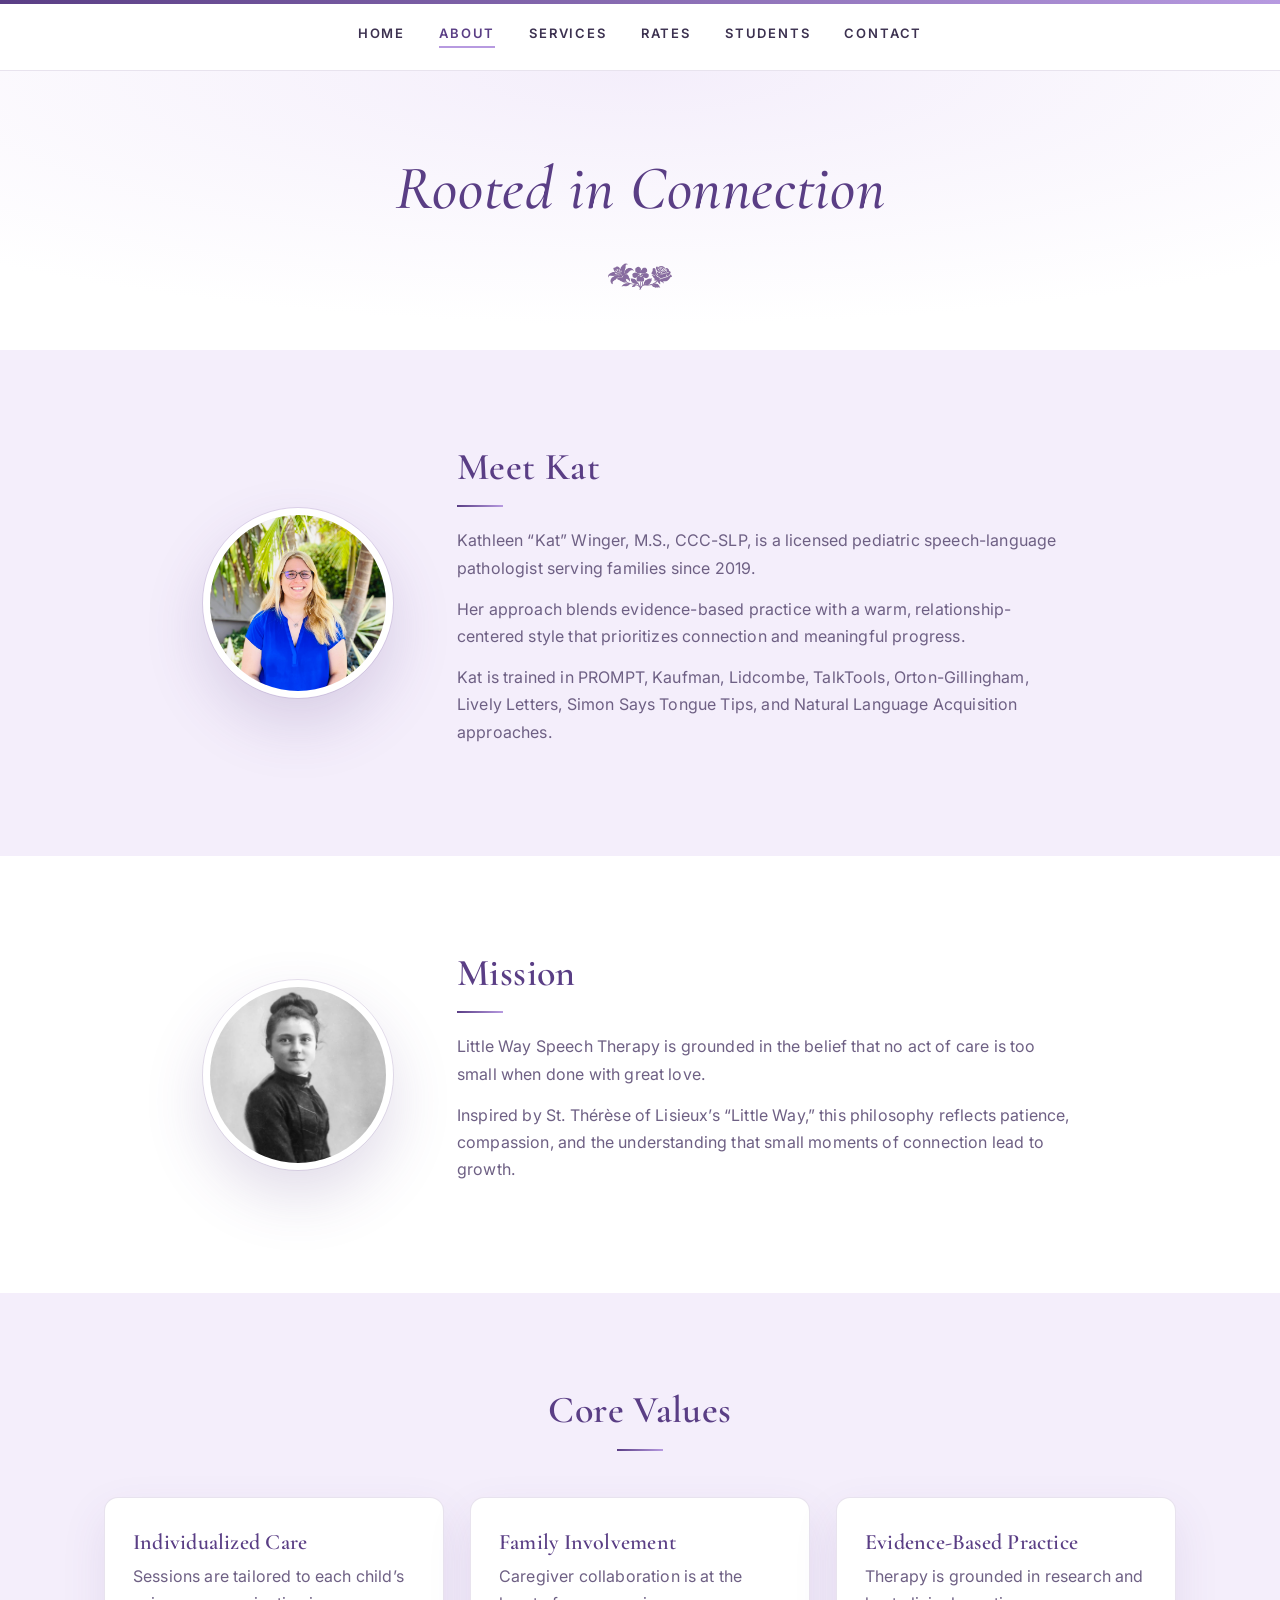
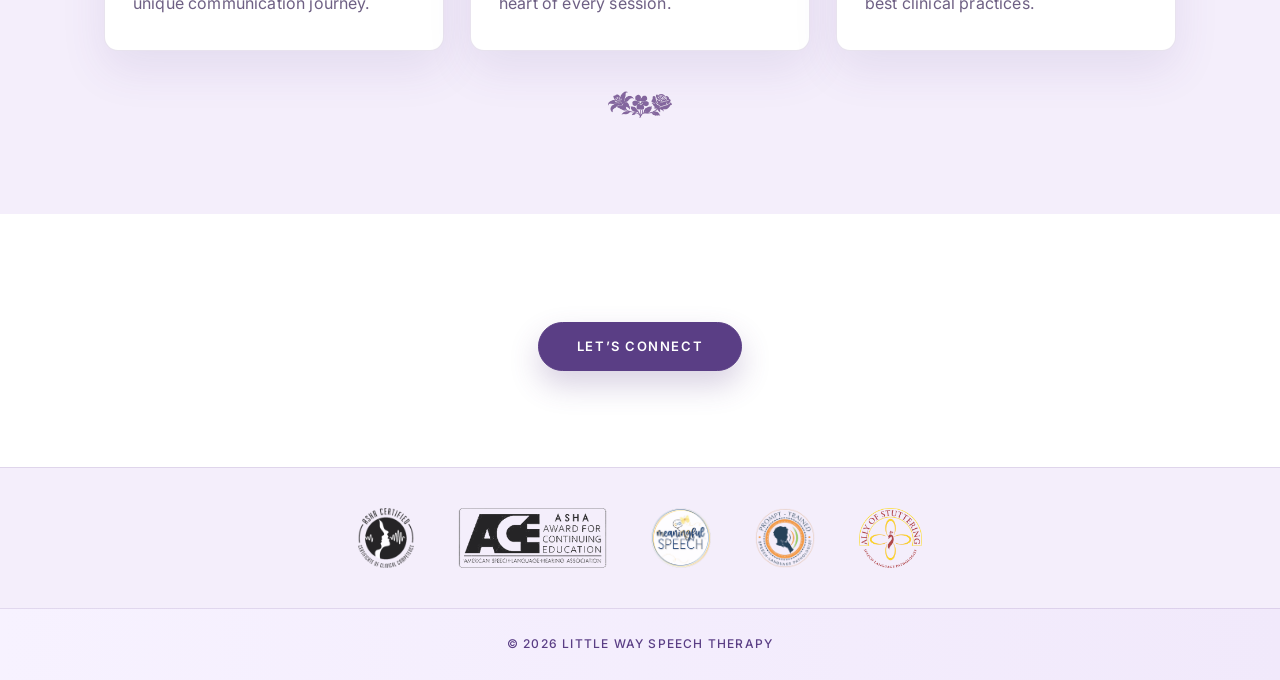
==== commit cf93c9a5: "Replace PNG with WEBP for meaningful speech image" ====
--- a/about.html
+++ b/about.html
@@ -94,7 +94,7 @@
 <div class="badge-footer">
   <img src="ASHA-logo-black.png" alt="ASHA CCC">
   <img src="ACE.png" alt="ACE Award">
-  <img src="meaningful-speech.png" alt="Meaningful Speech NLA">
+  <img src="meaningful-speech.webp" alt="Meaningful Speech NLA">
   <img src="prompt.png" alt="Prompt Trained SLP">
   <img src="ally.png" alt="Ally of Stuttering">
 </div>
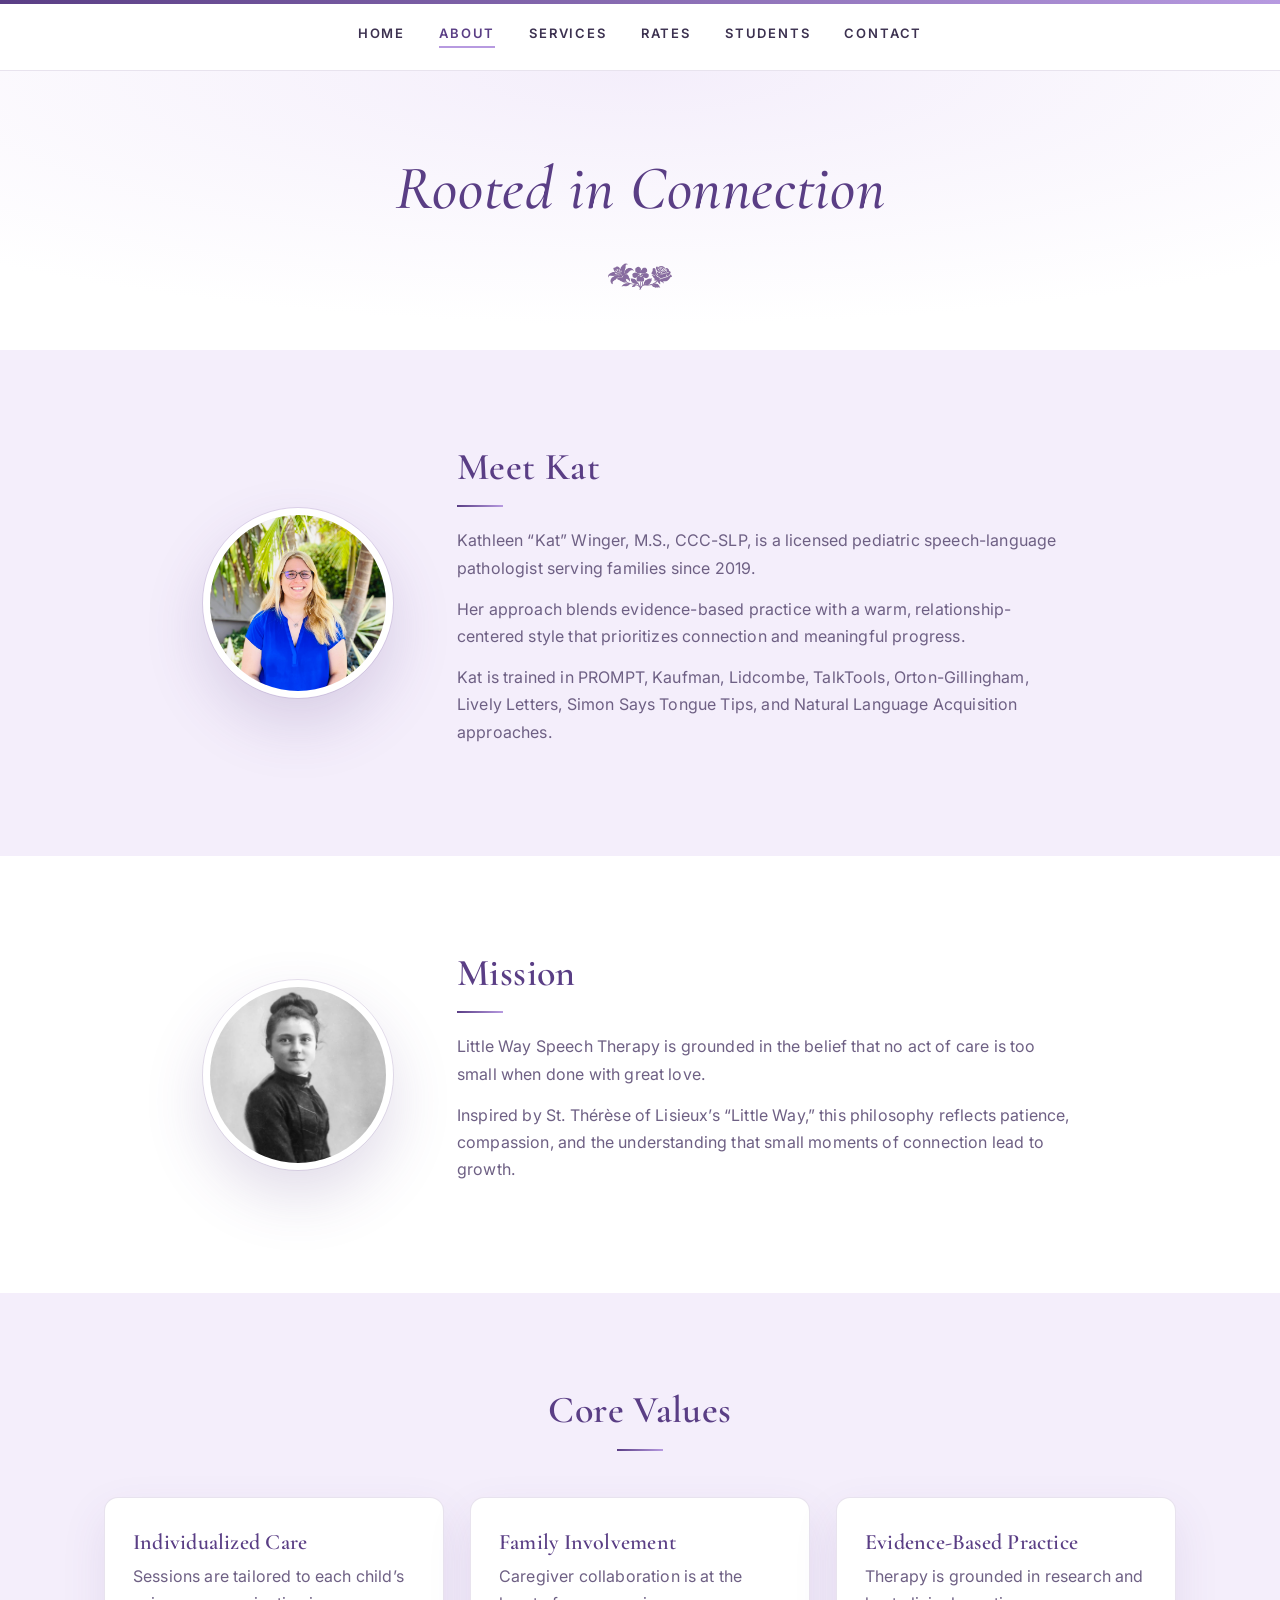
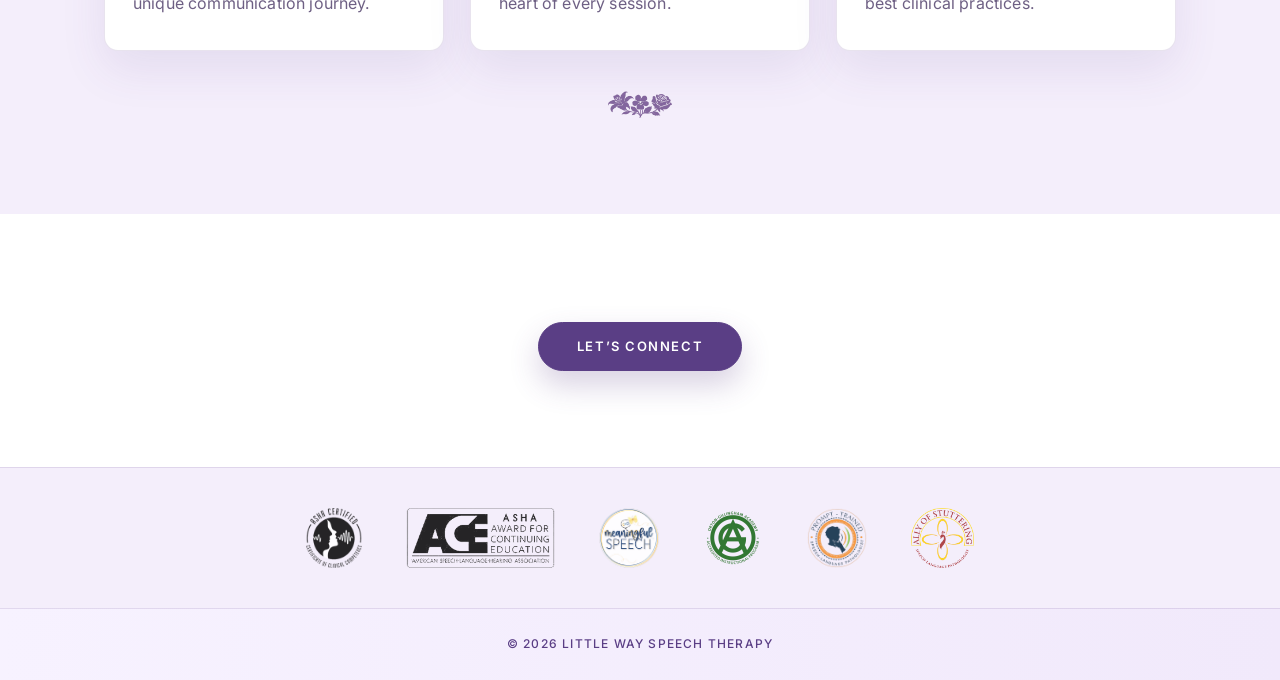
==== commit 95a36374: "Add Orton-Gillingham Academy logo to badge footer" ====
--- a/about.html
+++ b/about.html
@@ -95,6 +95,7 @@
   <img src="ASHA-logo-black.png" alt="ASHA CCC">
   <img src="ACE.png" alt="ACE Award">
   <img src="meaningful-speech.webp" alt="Meaningful Speech NLA">
+  <img src="orton.png" alt="Orton-Gillingham Academy">
   <img src="prompt.png" alt="Prompt Trained SLP">
   <img src="ally.png" alt="Ally of Stuttering">
 </div>
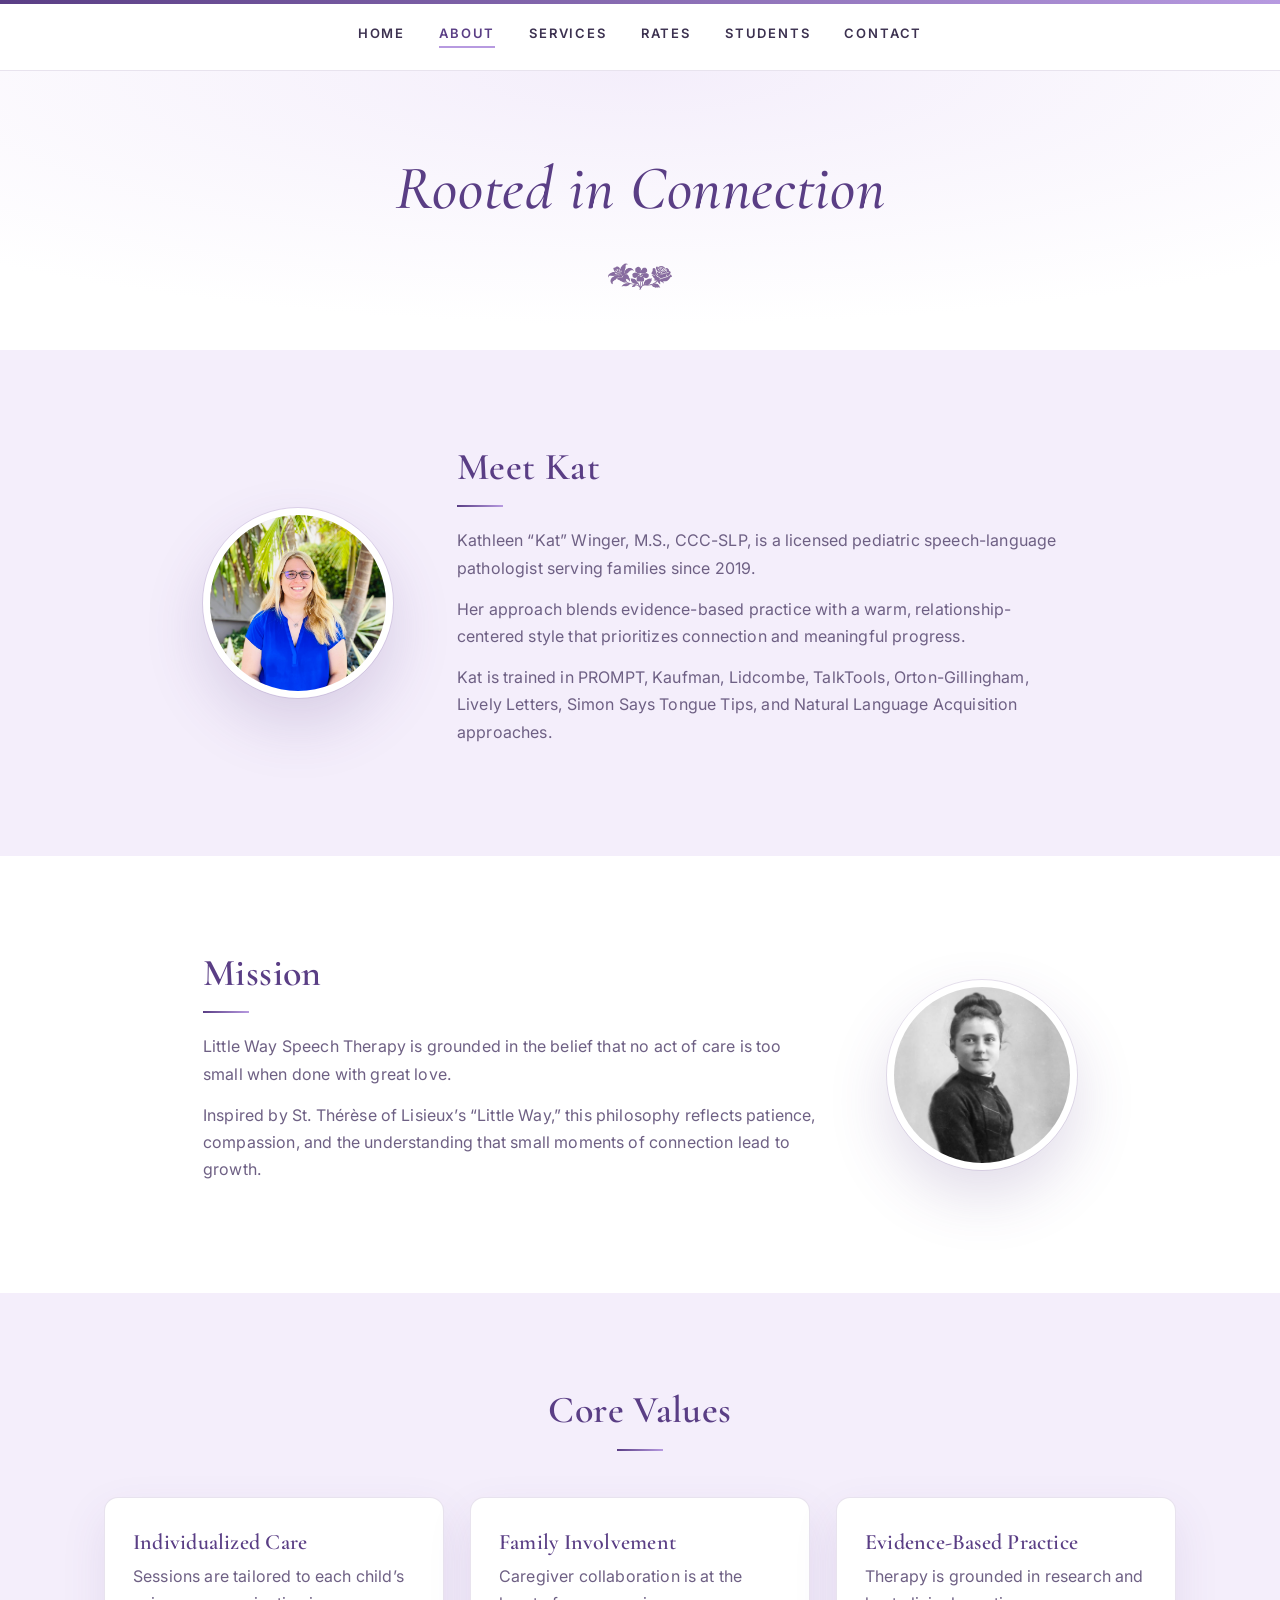
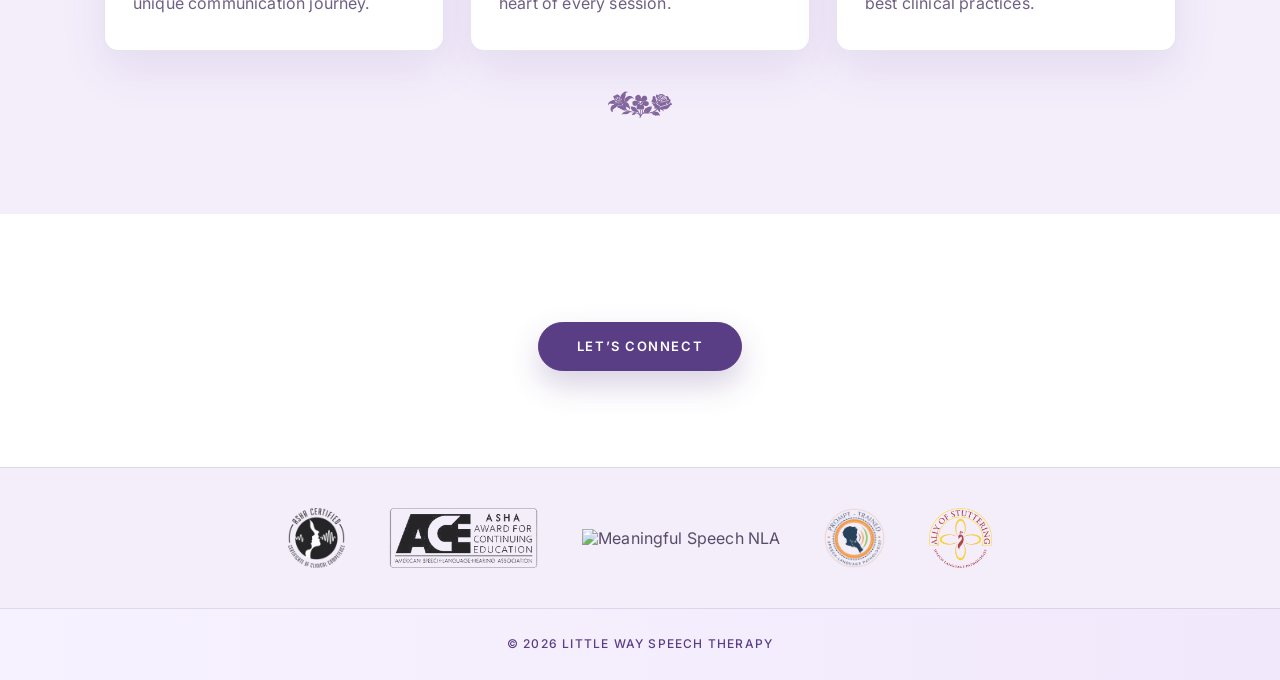
==== commit a2b82c8a: "Fix HTML structure and update image sources" ====
--- a/about.html
+++ b/about.html
@@ -51,7 +51,7 @@
 
   <!-- MISSION -->
   <section class="section">
-    <div class="container bio-layout reverse">
+    <div class="container bio-layout">
       <div class="bio-text">
         <h2>Mission</h2>
         <p>Little Way Speech Therapy is grounded in the belief that no act of care is too small when done with great love.</p>
@@ -94,8 +94,7 @@
 <div class="badge-footer">
   <img src="ASHA-logo-black.png" alt="ASHA CCC">
   <img src="ACE.png" alt="ACE Award">
-  <img src="meaningful-speech.webp" alt="Meaningful Speech NLA">
-  <img src="orton.png" alt="Orton-Gillingham Academy">
+  <img src="meaningful-speech.png" alt="Meaningful Speech NLA">
   <img src="prompt.png" alt="Prompt Trained SLP">
   <img src="ally.png" alt="Ally of Stuttering">
 </div>
--- a/style.css
+++ b/style.css
@@ -317,6 +317,25 @@
 .card h3 { margin-bottom: 8px; }
 .card p { margin-bottom: 0; max-width: none; }
 
+.member-badge-panel {
+  background: #ffffff;
+  padding: clamp(22px, 3vw, 28px);
+  border-radius: var(--radius-sm);
+  box-shadow: var(--shadow-soft);
+  border: 1px solid var(--border);
+  margin-top: clamp(18px, 2.5vw, 26px);
+  text-align: center;
+}
+
+.member-badge-panel p {
+  margin: 0;
+}
+
+.member-badge-panel img {
+  display: inline-block;
+  vertical-align: middle;
+}
+
 /* =========================
    IMAGES
 ========================= */
@@ -363,8 +382,8 @@
 ========================= */
 .trust-bar {
   text-align: center;
-  margin-bottom: 6px;
-  padding: 0 0 40px;
+  margin-bottom: 0;
+  padding: 0 0 8px;
 }
 
 .stars {
@@ -387,7 +406,7 @@
 ========================= */
 .testimonial-wrapper {
   background: var(--bg-deep);
-  padding: clamp(64px, 8vw, 96px) 20px;
+  padding: 24px 20px clamp(64px, 8vw, 96px);
 }
 
 .testimonial-section {
@@ -423,20 +442,6 @@
   z-index: 1;
   padding: 0 10px;
   font-weight: 500;
-}
-
-.testimonial p::before {
-  content: "\201C";
-  position: absolute;
-  top: -34px;
-  left: 50%;
-  transform: translateX(-50%);
-  font-family: 'Cormorant Garamond', serif;
-  font-size: 100px;
-  color: var(--primary);
-  opacity: 0.14;
-  z-index: 0;
-  pointer-events: none;
 }
 
 .testimonial span {
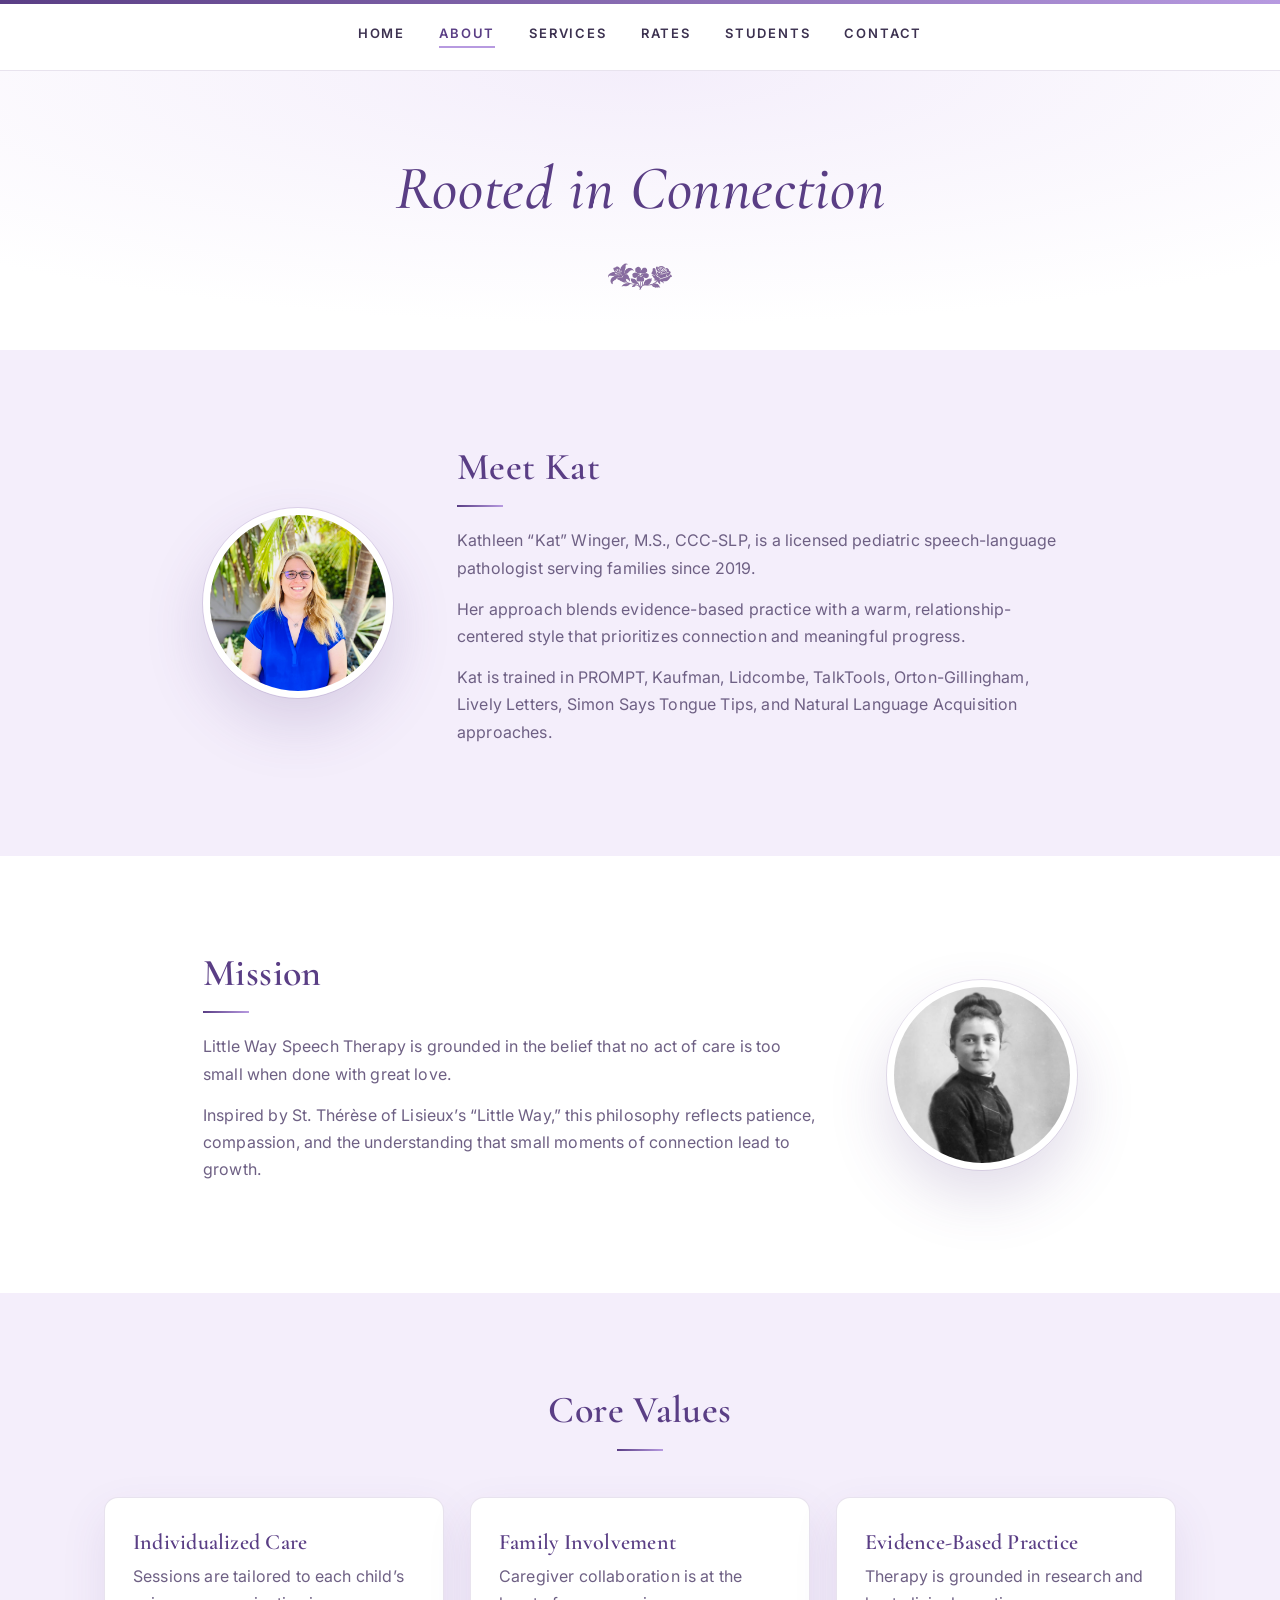
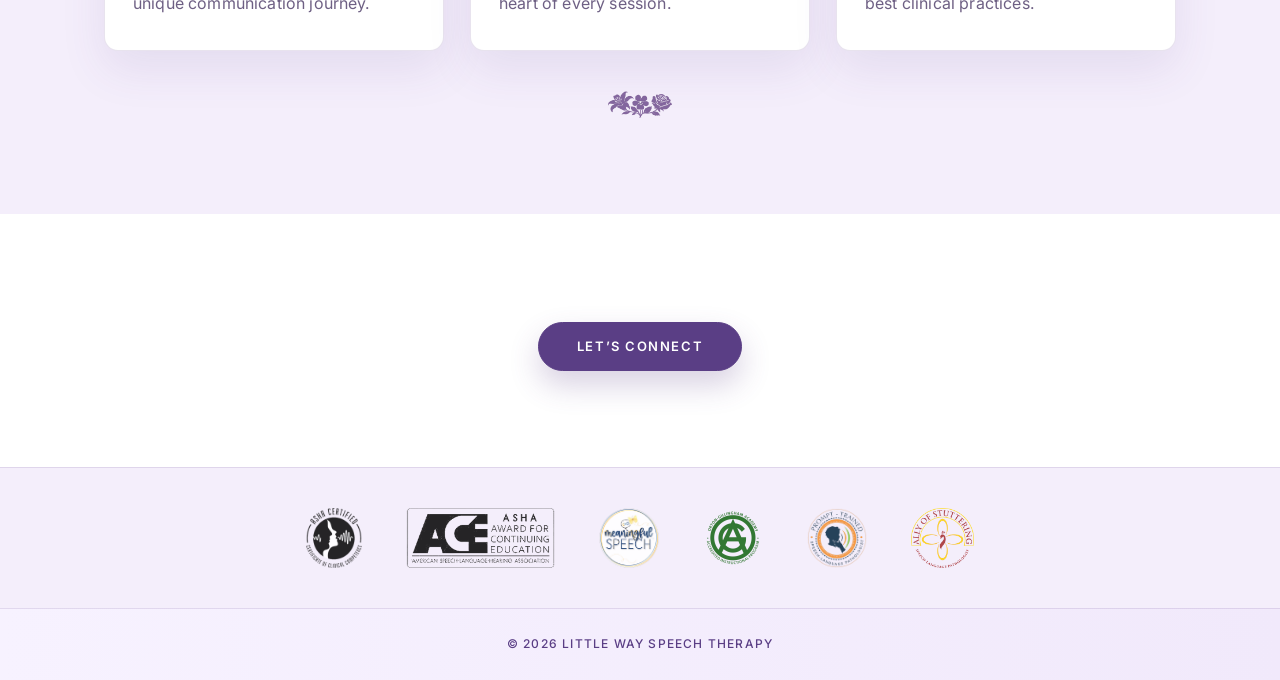
==== commit a57ed6a0: "Update image formats and add new logos in footer" ====
--- a/about.html
+++ b/about.html
@@ -94,7 +94,8 @@
 <div class="badge-footer">
   <img src="ASHA-logo-black.png" alt="ASHA CCC">
   <img src="ACE.png" alt="ACE Award">
-  <img src="meaningful-speech.png" alt="Meaningful Speech NLA">
+  <img src="meaningful-speech.webp" alt="Meaningful Speech NLA">
+  <img src="orton.png" alt="Orton-Gillingham Academy">
   <img src="prompt.png" alt="Prompt Trained SLP">
   <img src="ally.png" alt="Ally of Stuttering">
 </div>
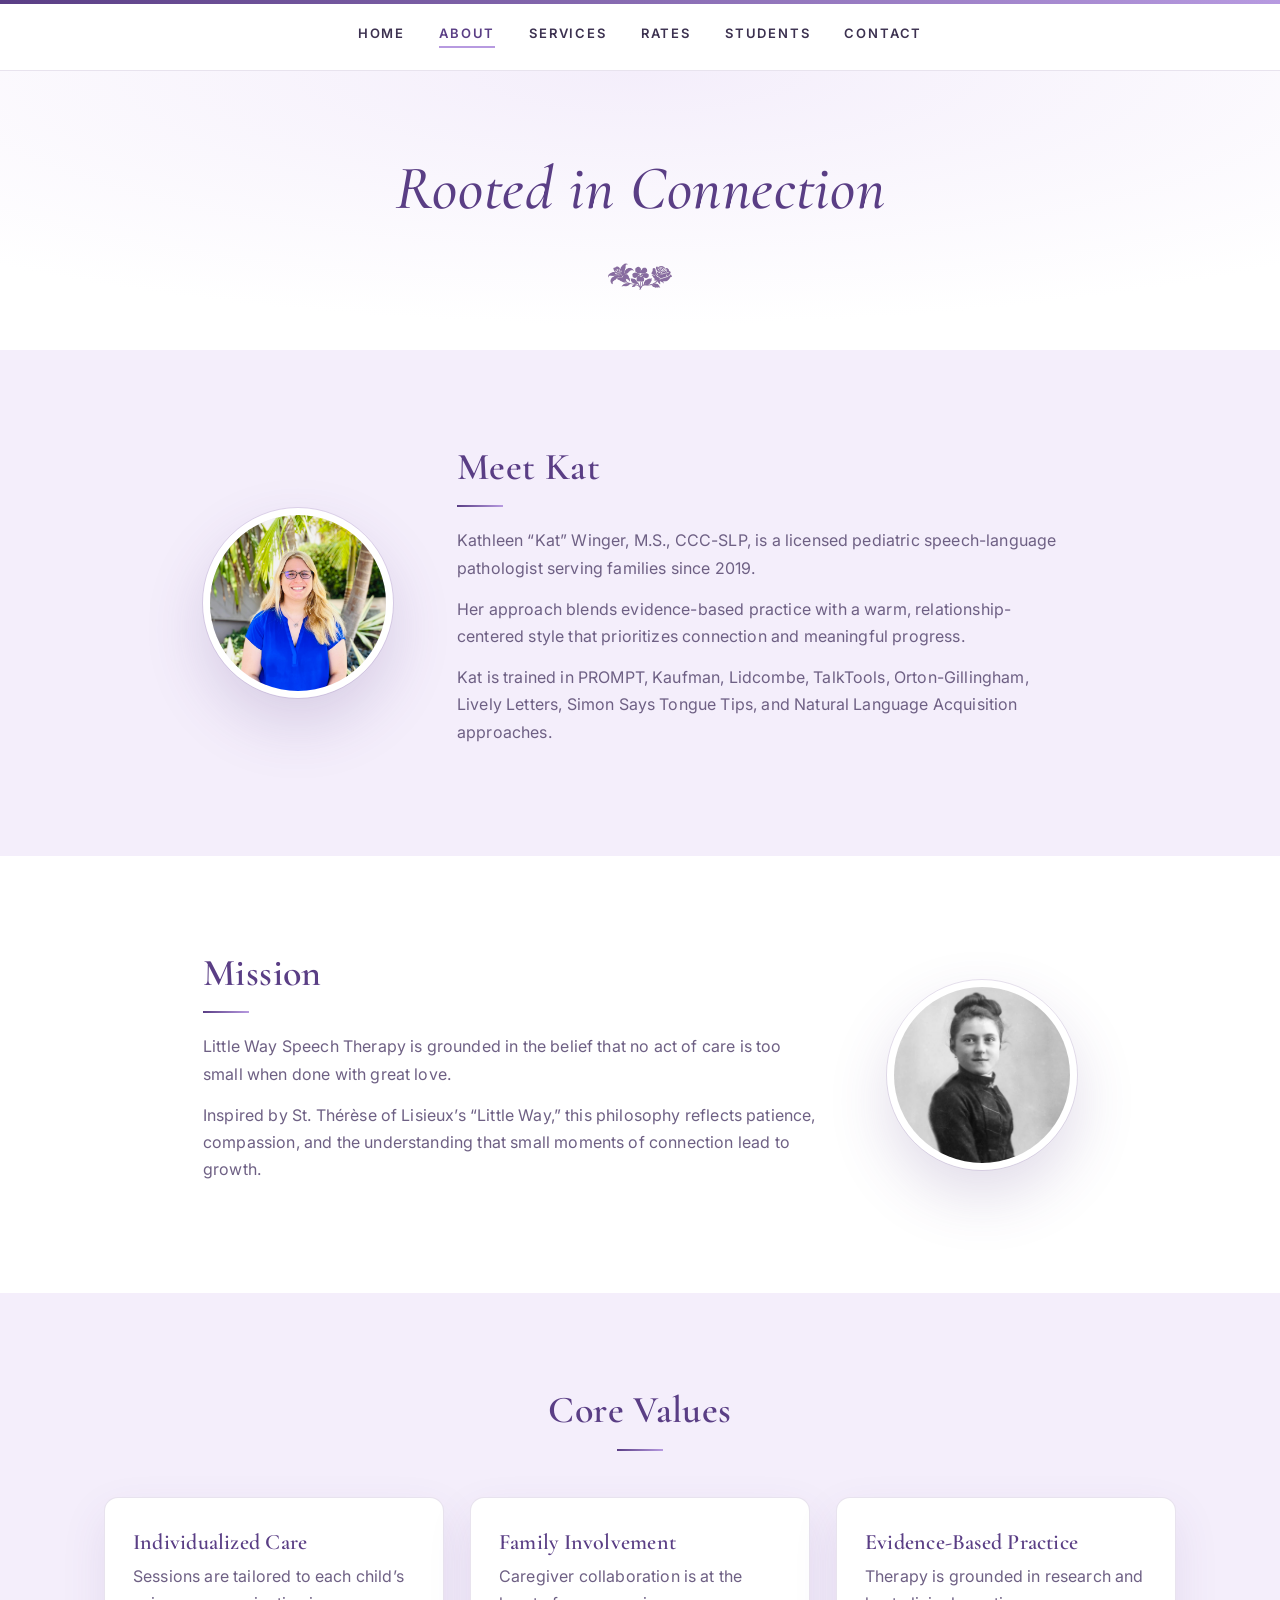
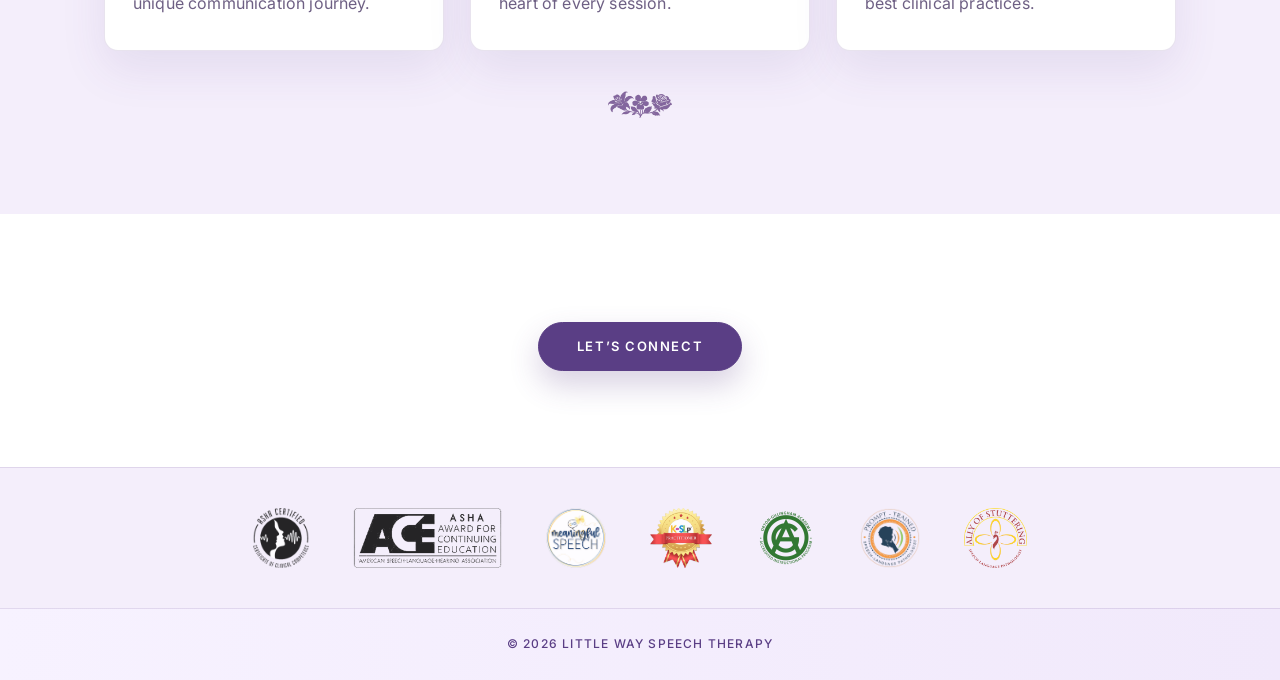
==== commit 82fd7326: "Add K-SLP badge to the footer section" ====
--- a/about.html
+++ b/about.html
@@ -91,10 +91,12 @@
   </section>
 </main>
 
-<div class="badge-footer">
+  <!-- BADGES -->
+  <div class="badge-footer">
   <img src="ASHA-logo-black.png" alt="ASHA CCC">
   <img src="ACE.png" alt="ACE Award">
   <img src="meaningful-speech.webp" alt="Meaningful Speech NLA">
+  <img src="Kaufman.png" alt="K-SLP">
   <img src="orton.png" alt="Orton-Gillingham Academy">
   <img src="prompt.png" alt="Prompt Trained SLP">
   <img src="ally.png" alt="Ally of Stuttering">
